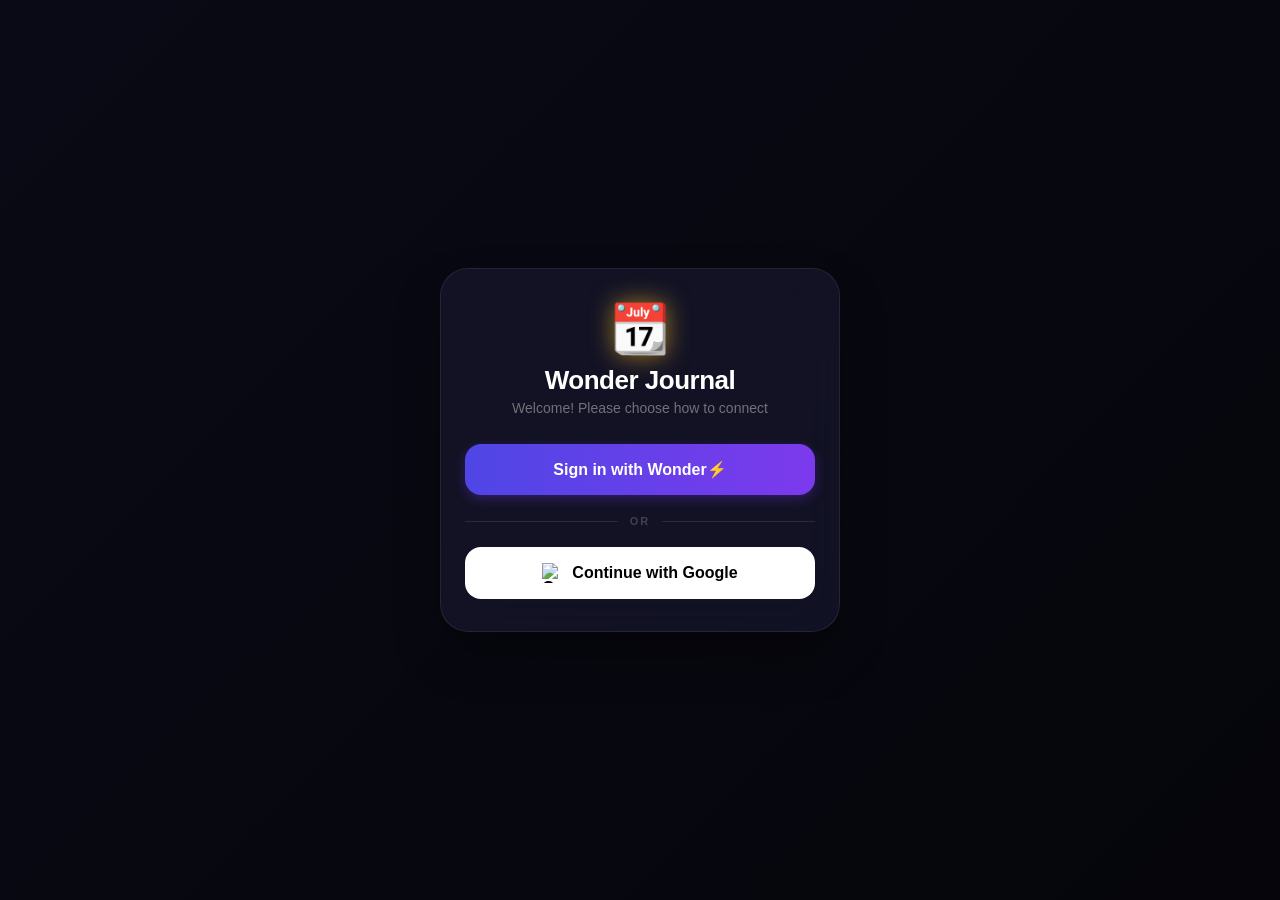
==== index.html @ 3ec39b1b "Add files via upload" ====
<!DOCTYPE html>
<html lang="en">
<head>
    <meta charset="UTF-8">
    <meta name="viewport" content="width=device-width, initial-scale=1.0, maximum-scale=1.0, user-scalable=no, viewport-fit=cover">
    <title>Wonder Journal - Login</title>
    <link rel="stylesheet" href="index.css">
</head>
<body>
    <div class="login-wrapper">
        <div id="auth-welcome-screen" class="auth-card active">
            <div class="brand-header">
                <span class="lightning-icon">📆</span>
                <h1>Wonder Journal</h1>
                <p>Welcome! Please choose how to connect</p>
            </div>

            <div class="button-group">
                <button class="btn btn-wonder" id="btn-show-wonder">
                    Sign in with Wonder⚡
                </button>
                
                <div class="separator">OR</div>
                
                <button class="btn btn-google" id="btn-google-welcome">
                    <img src="https://upload.wikimedia.org/wikipedia/commons/c/c1/Google_%22G%22_logo.svg" alt="Google logo" class="google-icon">
                    Continue with Google
                </button>
            </div>
        </div>

        <div id="auth-wonder-screen" class="auth-card">
            <div class="brand-header">
                <div class="logo-row">
                    <span class="lightning-icon-small">⚡</span>
                    <h1>Wonder ID</h1>
                </div>
                <p class="subtitle">Connect to Wonderlight Studios</p>
            </div>

            <form id="wonder-login-form">
                <div class="input-group">
                    <label for="email">EMAIL ADDRESS</label>
                    <input type="email" id="email" placeholder="name@example.com" required autocomplete="email">
                </div>

                <div class="input-group">
                    <label for="password">PASSWORD</label>
                    <input type="password" id="password" placeholder="••••••••" required>
                </div>

                <button type="submit" class="btn btn-submit">Sign In</button>
            </form>

            <div class="separator">OR</div>

            <button class="btn btn-google" id="btn-google-wonder">
                <img src="https://upload.wikimedia.org/wikipedia/commons/c/c1/Google_%22G%22_logo.svg" alt="Google logo" class="google-icon">
                Continue with Google
            </button>

            <div class="auth-footer">
                <a href="#" class="footer-link" id="link-forgot-password">Forgot Password?</a>
                <p class="footer-text">Don't have an account? <a href="#" class="footer-link highlighted" id="link-sign-up">Sign Up</a></p>
            </div>
            
            <button class="btn-back" id="btn-back-to-welcome">← Back</button>
        </div>
    </div>

    <script src="https://www.gstatic.com/firebasejs/10.8.0/firebase-app-compat.js"></script>
    <script src="https://www.gstatic.com/firebasejs/10.8.0/firebase-analytics-compat.js"></script>
    <script src="https://www.gstatic.com/firebasejs/10.8.0/firebase-auth-compat.js"></script>
    
    <script src="register.js"></script>
</body>
</html>
---- index.css ----
:root {
    --bg-gradient-start: #0a0a16;
    --bg-gradient-end: #05050b;
    --card-bg: rgba(21, 21, 41, 0.85);
    --card-border: rgba(255, 255, 255, 0.08);
    --text-primary: #ffffff;
    --text-muted: #71717a;
    --text-label: #94a3b8;
    --input-bg: #0f0f1d;
    --input-border: #1e1e38;
    --purple-primary: #7c3aed;
    --purple-gradient-end: #6366f1;
}

* {
    box-sizing: border-box;
    margin: 0;
    padding: 0;
    font-family: -apple-system, BlinkMacSystemFont, "Segoe UI", Roboto, Helvetica, Arial, sans-serif;
    -webkit-tap-highlight-color: transparent;
    -webkit-user-select: none;
    user-select: none;
}

html, body {
    background: #05050b !important;
    background-image: linear-gradient(135deg, var(--bg-gradient-start), var(--bg-gradient-end)) !important;
    min-height: 100vh;
    width: 100%;
    height: 100%;
    display: flex;
    justify-content: center;
    align-items: center;
    padding: 16px;
    overflow: hidden;
    position: fixed;
}

.login-wrapper {
    width: 100%;
    max-width: 400px;
    position: relative;
    z-index: 10;
}

.auth-card {
    background: var(--card-bg);
    border: 1px solid var(--card-border);
    backdrop-filter: blur(20px);
    -webkit-backdrop-filter: blur(20px);
    border-radius: 28px;
    padding: 32px 24px;
    box-shadow: 0 25px 50px -12px rgba(0, 0, 0, 0.5);
    display: none;
    flex-direction: column;
    animation: fadeIn 0.3s ease-out;
}

.auth-card.active {
    display: flex;
}

@keyframes fadeIn {
    from { opacity: 0; transform: scale(0.96); }
    to { opacity: 1; transform: scale(1); }
}

.brand-header {
    text-align: center;
    margin-bottom: 28px;
}

.lightning-icon {
    font-size: 48px;
    color: #fbbf24;
    display: block;
    margin-bottom: 8px;
    filter: drop-shadow(0 0 12px rgba(251, 191, 36, 0.6));
}

.logo-row {
    display: flex;
    justify-content: center;
    align-items: center;
    gap: 8px;
    margin-bottom: 4px;
}

.lightning-icon-small {
    font-size: 28px;
    color: #fbbf24;
    filter: drop-shadow(0 0 8px rgba(251, 191, 36, 0.5));
}

.brand-header h1 {
    color: var(--text-primary);
    font-size: 26px;
    font-weight: 700;
    letter-spacing: -0.5px;
}

.brand-header p {
    color: var(--text-muted);
    font-size: 14px;
    margin-top: 4px;
}

.brand-header .subtitle {
    color: #94a3b8;
    font-size: 15px;
}

.input-group {
    margin-bottom: 16px;
    display: flex;
    flex-direction: column;
    gap: 6px;
}

.input-group label {
    color: var(--text-label);
    font-size: 11px;
    font-weight: 700;
    letter-spacing: 1px;
    padding-left: 4px;
}

.input-group input {
    background-color: var(--input-bg);
    border: 1px solid var(--input-border);
    color: var(--text-primary);
    border-radius: 14px;
    padding: 16px;
    font-size: 16px;
    outline: none;
    -webkit-user-select: text;
    user-select: text;
    transition: border-color 0.2s, box-shadow 0.2s;
    -webkit-appearance: none;
    appearance: none;
}

.input-group input:focus {
    border-color: #6366f1;
    box-shadow: 0 0 0 4px rgba(99, 102, 241, 0.2);
}

.btn {
    width: 100%;
    padding: 16px;
    border-radius: 16px;
    font-size: 16px;
    font-weight: 600;
    cursor: pointer;
    border: none;
    display: flex;
    justify-content: center;
    align-items: center;
    gap: 10px;
    transition: transform 0.1s ease, opacity 0.2s;
}

.btn:active {
    transform: scale(0.96);
}

.btn-wonder {
    background: linear-gradient(90deg, #4f46e5, var(--purple-primary));
    color: var(--text-primary);
    box-shadow: 0 4px 12px rgba(124, 58, 237, 0.3);
}

.btn-submit {
    background: linear-gradient(90deg, #8b5cf6, #6366f1);
    color: var(--text-primary);
    margin-top: 8px;
    box-shadow: 0 4px 20px rgba(139, 92, 246, 0.25);
}

.btn-google {
    background-color: var(--text-primary);
    color: #000000;
}

.google-icon {
    width: 20px;
    height: 20px;
}

.separator {
    display: flex;
    align-items: center;
    text-align: center;
    color: rgba(255, 255, 255, 0.2);
    font-size: 11px;
    font-weight: 700;
    letter-spacing: 2px;
    margin: 20px 0;
}

.separator::before, .separator::after {
    content: '';
    flex: 1;
    border-bottom: 1px solid rgba(255, 255, 255, 0.1);
}

.separator:not(:empty)::before {
    margin-right: 12px;
}

.separator:not(:empty)::after {
    margin-left: 12px;
}

.auth-footer {
    text-align: center;
    margin-top: 24px;
    display: flex;
    flex-direction: column;
    gap: 12px;
}

.footer-link {
    color: #818cf8;
    text-decoration: none;
    font-size: 14px;
    font-weight: 500;
    padding: 6px;
}

.footer-text {
    color: var(--text-muted);
    font-size: 14px;
}

.footer-link.highlighted {
    color: #a78bfa;
    font-weight: 600;
}

.btn-back {
    background: none;
    border: none;
    color: var(--text-muted);
    font-size: 14px;
    font-weight: 500;
    cursor: pointer;
    margin-top: 20px;
    align-self: center;
    padding: 8px 16px;
}
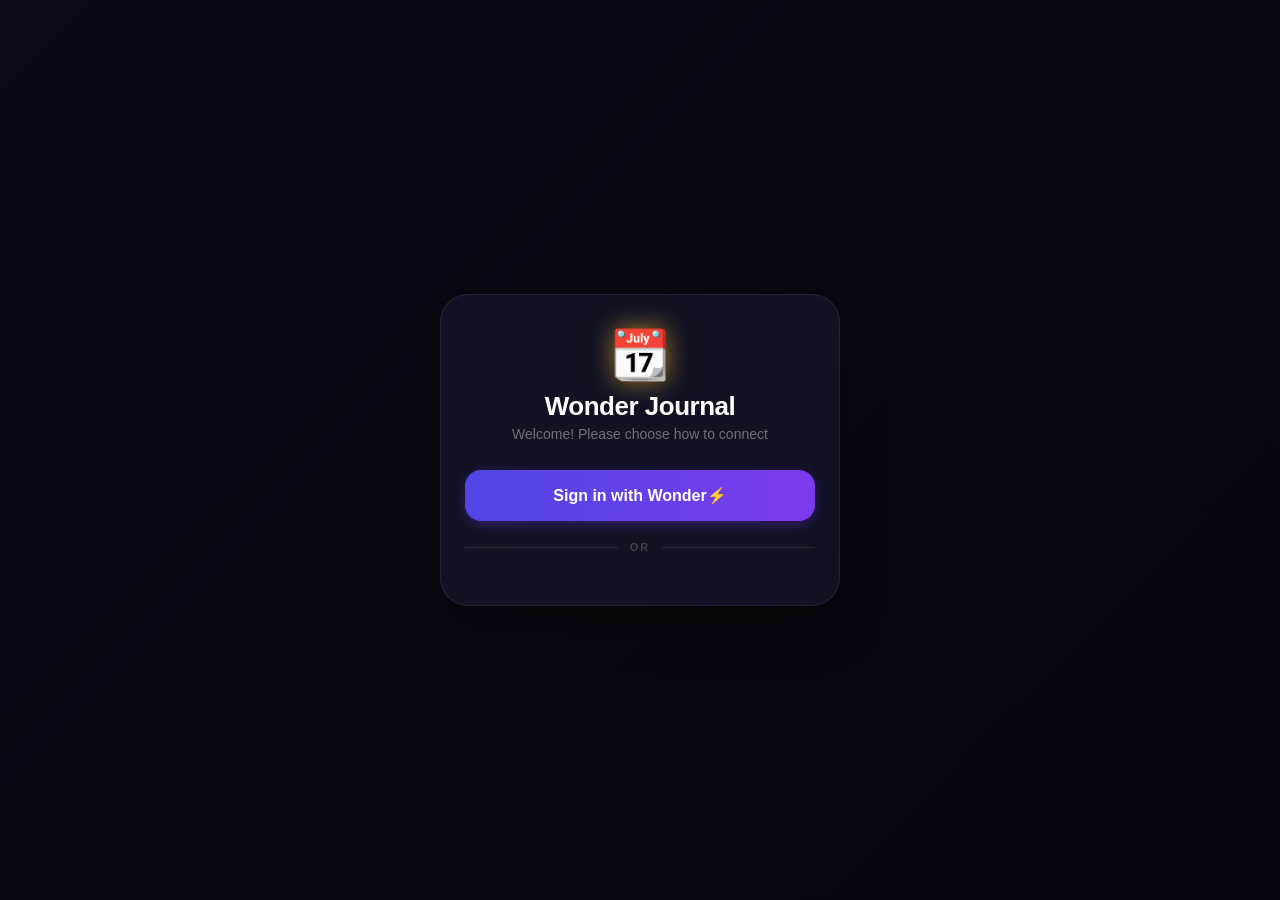
==== commit b80561a0: "refactor: migrate backend services from Firebase to PocketBase" ====
--- a/index.html
+++ b/index.html
@@ -68,10 +68,6 @@
         </div>
     </div>
 
-    <script src="https://www.gstatic.com/firebasejs/10.8.0/firebase-app-compat.js"></script>
-    <script src="https://www.gstatic.com/firebasejs/10.8.0/firebase-analytics-compat.js"></script>
-    <script src="https://www.gstatic.com/firebasejs/10.8.0/firebase-auth-compat.js"></script>
-    
     <script src="register.js"></script>
 </body>
 </html>
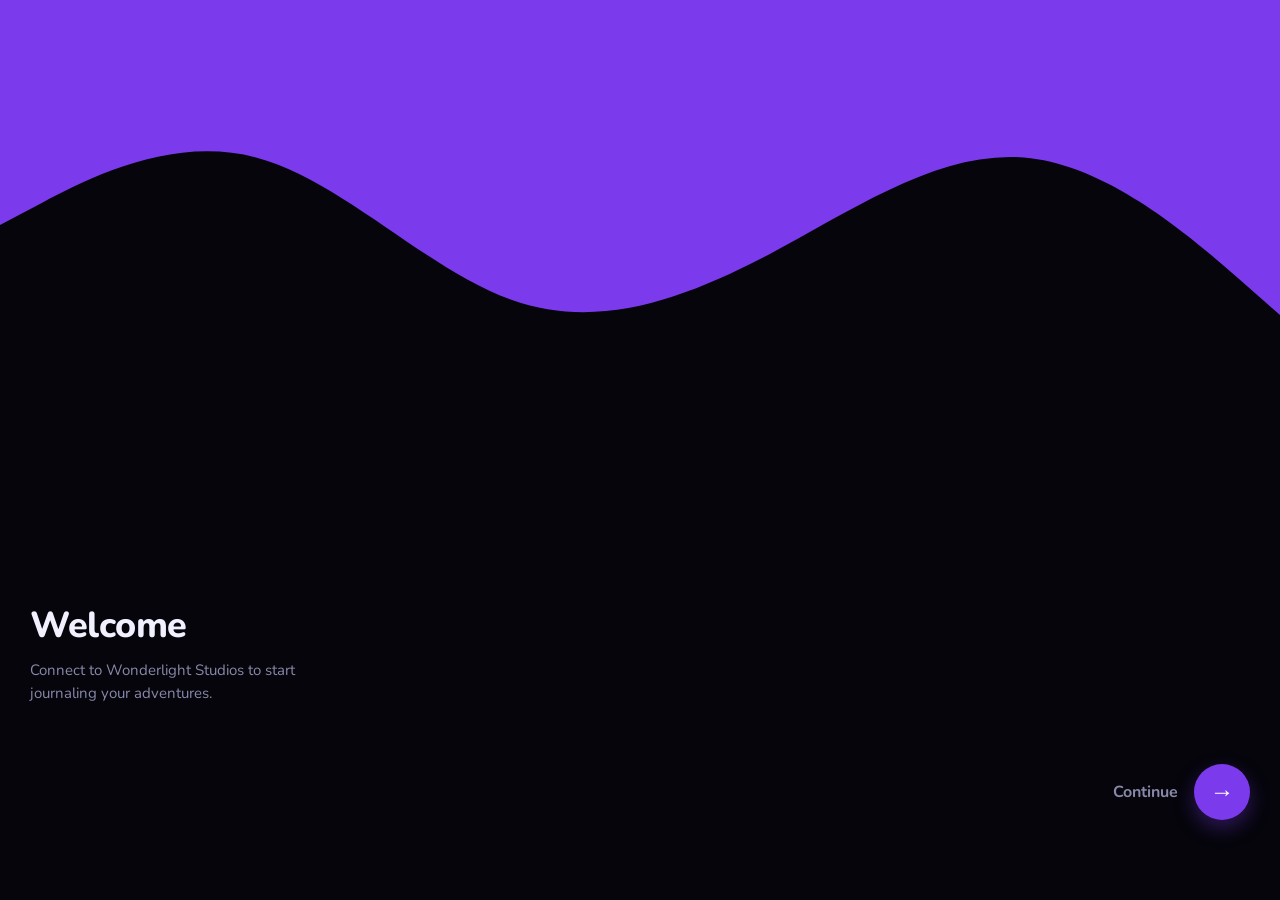
==== commit 25ed57b6: "refactor: overhaul login UI design and remove unused legacy features" ====
--- a/index.html
+++ b/index.html
@@ -1,73 +1,68 @@
 <!DOCTYPE html>
-<html lang="en">
+<html lang="en" data-theme="dark">
 <head>
     <meta charset="UTF-8">
     <meta name="viewport" content="width=device-width, initial-scale=1.0, maximum-scale=1.0, user-scalable=no, viewport-fit=cover">
     <title>Wonder Journal - Login</title>
-    <link rel="stylesheet" href="index.css">
+    <link rel="stylesheet" href="css/app.css">
+    <link rel="stylesheet" href="css/index.css">
 </head>
 <body>
-    <div class="login-wrapper">
-        <div id="auth-welcome-screen" class="auth-card active">
-            <div class="brand-header">
-                <span class="lightning-icon">📆</span>
-                <h1>Wonder Journal</h1>
-                <p>Welcome! Please choose how to connect</p>
-            </div>
+    <div class="top-wave">
+        <svg viewBox="0 0 1440 320" preserveAspectRatio="none">
+            <path fill="currentColor" fill-opacity="1" d="M0,160L48,144C96,128,192,96,288,112C384,128,480,192,576,213.3C672,235,768,213,864,181.3C960,149,1056,107,1152,112C1248,117,1344,171,1392,197.3L1440,224L1440,0L1392,0C1344,0,1248,0,1152,0C1056,0,960,0,864,0C768,0,672,0,576,0C480,0,384,0,288,0C192,0,96,0,48,0L0,0Z"></path>
+        </svg>
+    </div>
 
-            <div class="button-group">
-                <button class="btn btn-wonder" id="btn-show-wonder">
-                    Sign in with Wonder⚡
-                </button>
-                
-                <div class="separator">OR</div>
-                
-                <button class="btn btn-google" id="btn-google-welcome">
-                    <img src="https://upload.wikimedia.org/wikipedia/commons/c/c1/Google_%22G%22_logo.svg" alt="Google logo" class="google-icon">
-                    Continue with Google
-                </button>
-            </div>
+    <!-- Welcome Screen -->
+    <div id="auth-welcome-screen" class="screen-view active">
+        <div class="content-container">
+            <h1 class="main-title">Welcome</h1>
+            <p class="subtitle-text">Connect to Wonderlight Studios to start journaling your adventures.</p>
         </div>
+        <div class="bottom-action">
+            <span class="continue-text">Continue</span>
+            <button class="btn-round" id="btn-show-wonder">→</button>
+        </div>
+    </div>
 
-        <div id="auth-wonder-screen" class="auth-card">
-            <div class="brand-header">
-                <div class="logo-row">
-                    <span class="lightning-icon-small">⚡</span>
-                    <h1>Wonder ID</h1>
-                </div>
-                <p class="subtitle">Connect to Wonderlight Studios</p>
-            </div>
-
-            <form id="wonder-login-form">
-                <div class="input-group">
-                    <label for="email">EMAIL ADDRESS</label>
-                    <input type="email" id="email" placeholder="name@example.com" required autocomplete="email">
+    <!-- Sign In Screen -->
+    <div id="auth-wonder-screen" class="screen-view">
+        <div class="content-container">
+            <h1 class="main-title">Sign in</h1>
+            <form id="wonder-login-form" class="login-form">
+                <div class="input-line-group">
+                    <label for="email">Email</label>
+                    <div class="input-with-icon">
+                        <span class="input-icon">✉️</span>
+                        <input type="email" id="email" placeholder="demo@email.com" required autocomplete="email">
+                    </div>
                 </div>
 
-                <div class="input-group">
-                    <label for="password">PASSWORD</label>
-                    <input type="password" id="password" placeholder="••••••••" required>
+                <div class="input-line-group">
+                    <label for="password">Password</label>
+                    <div class="input-with-icon">
+                        <span class="input-icon">🔒</span>
+                        <input type="password" id="password" placeholder="enter your password" required>
+                    </div>
                 </div>
 
-                <button type="submit" class="btn btn-submit">Sign In</button>
+                <button type="submit" class="btn btn-primary login-btn">Login</button>
             </form>
-
-            <div class="separator">OR</div>
-
-            <button class="btn btn-google" id="btn-google-wonder">
-                <img src="https://upload.wikimedia.org/wikipedia/commons/c/c1/Google_%22G%22_logo.svg" alt="Google logo" class="google-icon">
-                Continue with Google
-            </button>
-
-            <div class="auth-footer">
-                <a href="#" class="footer-link" id="link-forgot-password">Forgot Password?</a>
-                <p class="footer-text">Don't have an account? <a href="#" class="footer-link highlighted" id="link-sign-up">Sign Up</a></p>
+            
+            <div class="signup-prompt">
+                Don't have an Account? <a href="#" id="link-sign-up" class="signup-link">Sign up</a>
             </div>
             
             <button class="btn-back" id="btn-back-to-welcome">← Back</button>
         </div>
     </div>
 
-    <script src="register.js"></script>
+    <script>
+      // Load user theme preference
+      const savedTheme = localStorage.getItem('wj_theme') || 'dark';
+      document.documentElement.setAttribute('data-theme', savedTheme);
+    </script>
+    <script src="js/register.js"></script>
 </body>
 </html>
--- a/css/app.css
+++ b/css/app.css
@@ -0,0 +1,515 @@
+/* Wonder Journal — app.css (gedeeld voor alle 4 pagina's) */
+@import url('https://fonts.googleapis.com/css2?family=Nunito:ital,wght@0,300;0,400;0,500;0,600;0,700;0,800;0,900;1,400&display=swap');
+
+/* ─── CSS VARIABELEN ─── */
+:root {
+  --bg:           #05050b;
+  --bg2:          #0c0c1a;
+  --card:         #0f0f1d;
+  --card2:        #141428;
+  --border:       rgba(255,255,255,0.07);
+  --border-hi:    rgba(255,255,255,0.14);
+  --text:         #f0f0ff;
+  --text-sub:     #8888aa;
+  --text-muted:   #4a4a6a;
+  --accent:       #7c3aed;
+  --accent2:      #6366f1;
+  --accent-soft:  rgba(124,58,237,0.14);
+  --accent-glow:  rgba(124,58,237,0.35);
+  --green:        #22c55e;
+  --green-soft:   rgba(34,197,94,0.15);
+  --red:          #ef4444;
+  --orange:       #f97316;
+  --nav-bg:       rgba(8,8,20,0.92);
+  --ff-display:   'Nunito', sans-serif;
+  --ff-body:      'Nunito', sans-serif;
+  --radius:       18px;
+  --safe-b:       env(safe-area-inset-bottom, 0px);
+  --safe-t:       env(safe-area-inset-top, 0px);
+}
+
+[data-theme="light"] {
+  --bg:           #f0ebe0;
+  --bg2:          #e8e0d2;
+  --card:         #faf7f0;
+  --card2:        #fff8ec;
+  --border:       rgba(0,0,0,0.08);
+  --border-hi:    rgba(0,0,0,0.14);
+  --text:         #1a1628;
+  --text-sub:     #5c5272;
+  --text-muted:   #a09090;
+  --accent:       #2d8c73;
+  --accent2:      #3a9e8a;
+  --accent-soft:  rgba(45,140,115,0.12);
+  --accent-glow:  rgba(45,140,115,0.28);
+  --green:        #16a34a;
+  --green-soft:   rgba(22,163,74,0.12);
+  --nav-bg:       rgba(240,235,224,0.96);
+}
+
+/* ─── RESET ─── */
+*, *::before, *::after {
+  box-sizing: border-box; margin: 0; padding: 0;
+  -webkit-tap-highlight-color: transparent;
+  -webkit-font-smoothing: antialiased;
+}
+
+html, body {
+  font-family: var(--ff-body);
+  background: var(--bg);
+  color: var(--text);
+  width: 100%; height: 100%;
+  overflow: hidden;
+  position: fixed;
+  -webkit-user-select: none;
+  user-select: none;
+}
+
+/* ─── THEMA TRANSITIE (clip-path cirkel) ─── */
+.theme-transition-overlay {
+  position: fixed;
+  inset: 0;
+  z-index: 9999;
+  pointer-events: none;
+  clip-path: circle(0px at var(--tx, 50%) var(--ty, 50%));
+  background: var(--bg);
+  transition: clip-path 0.55s cubic-bezier(0.4, 0, 0.2, 1);
+}
+.theme-transition-overlay.expanding {
+  clip-path: circle(150vmax at var(--tx, 50%) var(--ty, 50%));
+}
+
+/* ─── SCROLLBAAR CONTENT ─── */
+.page-scroll {
+  height: 100%;
+  overflow-y: auto;
+  -webkit-overflow-scrolling: touch;
+  padding: calc(var(--safe-t) + 20px) 20px calc(110px + var(--safe-b)) 20px;
+  overscroll-behavior-y: contain;
+}
+
+/* ─── TYPOGRAFIE ─── */
+h1, h2, h3 { font-family: var(--ff-display); font-weight: 700; letter-spacing: -0.5px; }
+h1 { font-size: 26px; line-height: 1.2; }
+h2 { font-size: 20px; }
+h3 { font-size: 15px; }
+
+.page-title {
+  font-family: var(--ff-display);
+  font-size: 28px;
+  font-weight: 800;
+  letter-spacing: -1px;
+  margin-bottom: 4px;
+}
+.page-subtitle { font-size: 14px; color: var(--text-sub); margin-bottom: 24px; }
+
+/* ─── KAARTEN ─── */
+.card {
+  background: var(--card);
+  border: 1px solid var(--border);
+  border-radius: var(--radius);
+  padding: 18px;
+  margin-bottom: 14px;
+}
+.card-sm { padding: 14px; border-radius: 14px; }
+.card-label {
+  font-size: 11px; font-weight: 700;
+  letter-spacing: 1.2px; text-transform: uppercase;
+  color: var(--text-muted); margin-bottom: 10px;
+}
+
+/* ─── KNOPPEN ─── */
+.btn {
+  display: inline-flex; align-items: center; justify-content: center;
+  gap: 8px; padding: 14px 22px; border-radius: 14px;
+  font-family: var(--ff-body); font-size: 15px; font-weight: 600;
+  border: none; cursor: pointer;
+  transition: transform 0.1s, opacity 0.2s, box-shadow 0.2s;
+  -webkit-user-select: none;
+}
+.btn:active { transform: scale(0.95); }
+.btn-primary {
+  background: linear-gradient(135deg, var(--accent), var(--accent2));
+  color: #fff;
+  box-shadow: 0 6px 20px var(--accent-glow);
+  width: 100%;
+}
+.btn-ghost {
+  background: var(--accent-soft);
+  color: var(--accent);
+  border: 1px solid rgba(124,58,237,0.25);
+  width: 100%;
+}
+.btn-icon {
+  width: 44px; height: 44px; padding: 0;
+  border-radius: 12px;
+  background: var(--card2);
+  border: 1px solid var(--border);
+  color: var(--text-sub);
+}
+
+/* ─── INPUTS ─── */
+.input-wrap { margin-bottom: 14px; }
+.input-label {
+  display: block; font-size: 11px; font-weight: 700;
+  letter-spacing: 1px; text-transform: uppercase;
+  color: var(--text-muted); margin-bottom: 7px; padding-left: 2px;
+}
+textarea, input[type=text], input[type=number] {
+  width: 100%;
+  background: var(--bg2);
+  border: 1px solid var(--border);
+  border-radius: 14px;
+  color: var(--text);
+  font-family: var(--ff-body);
+  font-size: 16px;
+  padding: 14px 16px;
+  outline: none;
+  -webkit-user-select: text; user-select: text;
+  resize: none;
+  transition: border-color 0.2s, box-shadow 0.2s;
+  -webkit-appearance: none; appearance: none;
+}
+textarea:focus, input[type=text]:focus, input[type=number]:focus {
+  border-color: var(--accent);
+  box-shadow: 0 0 0 3px var(--accent-soft);
+}
+textarea { min-height: 130px; line-height: 1.6; }
+
+/* ─── TOGGLE ─── */
+.toggle-row {
+  display: flex; align-items: center; justify-content: space-between;
+  padding: 14px 0;
+  border-bottom: 1px solid var(--border);
+}
+.toggle-row:last-child { border-bottom: none; }
+.toggle-info { flex: 1; margin-right: 12px; }
+.toggle-info strong { display: block; font-size: 15px; font-weight: 600; margin-bottom: 2px; }
+.toggle-info span { font-size: 13px; color: var(--text-sub); }
+.toggle {
+  position: relative; width: 52px; height: 30px; cursor: pointer; flex-shrink: 0;
+}
+.toggle input { opacity: 0; width: 0; height: 0; }
+.toggle-track {
+  position: absolute; inset: 0;
+  background: var(--border-hi); border-radius: 15px;
+  transition: background 0.25s;
+}
+.toggle input:checked ~ .toggle-track { background: var(--accent); }
+.toggle-thumb {
+  position: absolute;
+  top: 3px; left: 3px;
+  width: 24px; height: 24px;
+  background: #fff; border-radius: 50%;
+  transition: transform 0.25s cubic-bezier(0.4, 0, 0.2, 1);
+  box-shadow: 0 2px 6px rgba(0,0,0,0.3);
+}
+.toggle input:checked ~ .toggle-thumb { transform: translateX(22px); }
+
+/* ─── BOTTOM NAVIGATIE ─── */
+.bottom-nav {
+  position: fixed;
+  bottom: calc(14px + var(--safe-b));
+  left: 14px; right: 14px;
+  background: var(--nav-bg);
+  backdrop-filter: blur(28px);
+  -webkit-backdrop-filter: blur(28px);
+  border: 1px solid var(--border);
+  border-radius: 26px;
+  height: 72px;
+  z-index: 1000;
+  box-shadow: 0 16px 40px rgba(0,0,0,0.5);
+}
+.nav-indicator {
+  position: absolute;
+  top: 8px; bottom: 8px;
+  background: var(--accent-soft);
+  border: 1px solid rgba(124,58,237,0.25);
+  border-radius: 18px;
+  transition: transform 0.35s cubic-bezier(0.25, 1, 0.5, 1), width 0.35s cubic-bezier(0.25, 1, 0.5, 1);
+  pointer-events: none;
+  z-index: 1;
+}
+.nav-list {
+  position: relative; z-index: 2;
+  display: grid; grid-template-columns: repeat(4, 1fr);
+  height: 100%; list-style: none; padding: 0 8px;
+}
+.nav-list li { height: 100%; }
+.nav-item {
+  background: none; border: none;
+  display: flex; flex-direction: column;
+  align-items: center; justify-content: center;
+  color: var(--text-muted); cursor: pointer;
+  width: 100%; height: 100%; gap: 5px;
+  transition: color 0.22s;
+}
+.nav-item:active { transform: scale(0.92); }
+.nav-item.active { color: var(--text); }
+.nav-icon {
+  width: 22px; height: 22px; fill: currentColor;
+  transition: fill 0.22s, transform 0.22s, filter 0.22s;
+}
+.nav-item.active .nav-icon {
+  transform: translateY(-1px);
+  filter: drop-shadow(0 0 6px var(--accent-glow));
+}
+[data-theme="light"] .nav-item.active .nav-icon { filter: drop-shadow(0 0 5px var(--accent-glow)); }
+.nav-label { font-size: 10px; font-weight: 700; letter-spacing: 0.4px; }
+
+/* ─── ONBOARDING OVERLAY ─── */
+.onboarding-overlay {
+  position: fixed; inset: 0; z-index: 9000;
+  background: var(--bg);
+  display: flex; flex-direction: column;
+  align-items: center; justify-content: center;
+  padding: 32px 24px;
+  opacity: 0; pointer-events: none;
+  transition: opacity 0.4s;
+}
+.onboarding-overlay.visible { opacity: 1; pointer-events: all; }
+.onboarding-overlay h2 { font-size: 30px; text-align: center; margin-bottom: 8px; }
+.onboarding-overlay p { color: var(--text-sub); text-align: center; margin-bottom: 32px; font-size: 15px; }
+.age-cards {
+  display: grid; grid-template-columns: 1fr 1fr; gap: 12px; width: 100%; max-width: 360px;
+}
+.age-card:last-child { grid-column: span 2; }
+.age-card {
+  background: var(--card);
+  border: 2px solid var(--border);
+  border-radius: 20px;
+  padding: 20px 16px;
+  display: flex; flex-direction: column;
+  align-items: center; gap: 8px;
+  cursor: pointer;
+  transition: border-color 0.2s, transform 0.15s, box-shadow 0.2s;
+}
+.age-card:active { transform: scale(0.96); }
+.age-card.selected {
+  border-color: var(--accent);
+  box-shadow: 0 0 0 1px var(--accent), 0 8px 24px var(--accent-glow);
+}
+.age-emoji { font-size: 36px; }
+.age-label { font-size: 13px; font-weight: 700; color: var(--text-sub); }
+.age-range { font-size: 11px; color: var(--text-muted); }
+
+/* ─── CONFETTI ─── */
+.confetti-container {
+  position: fixed; inset: 0; z-index: 8000;
+  pointer-events: none; overflow: hidden;
+}
+.confetti-particle {
+  position: absolute; top: -20px;
+  animation: confettiFall linear forwards;
+  border-radius: 2px;
+}
+@keyframes confettiFall {
+  0%   { transform: translateY(-20px) rotate(0deg); opacity: 1; }
+  80%  { opacity: 1; }
+  100% { transform: translateY(110vh) rotate(720deg); opacity: 0; }
+}
+
+/* ─── BADGE ─── */
+.streak-badge-overlay {
+  position: fixed; inset: 0; z-index: 7500;
+  display: flex; align-items: center; justify-content: center;
+  background: rgba(0,0,0,0.6);
+  backdrop-filter: blur(8px);
+  opacity: 0; pointer-events: none;
+  transition: opacity 0.3s;
+}
+.streak-badge-overlay.visible { opacity: 1; pointer-events: all; }
+.streak-badge {
+  background: var(--card);
+  border: 1px solid var(--border);
+  border-radius: 28px;
+  padding: 40px 32px;
+  text-align: center;
+  max-width: 300px; width: 90%;
+  animation: badgePop 0.5s cubic-bezier(0.34, 1.56, 0.64, 1);
+}
+@keyframes badgePop { from { transform: scale(0.5) rotate(-6deg); opacity: 0; } to { transform: none; opacity: 1; } }
+.badge-emoji { font-size: 64px; display: block; margin-bottom: 12px; }
+.badge-title { font-family: var(--ff-display); font-size: 22px; font-weight: 800; margin-bottom: 8px; }
+.badge-subtitle { color: var(--text-sub); font-size: 14px; margin-bottom: 24px; }
+
+/* ─── MODAL POPUP ─── */
+.modal-backdrop {
+  position: fixed; inset: 0; z-index: 7000;
+  background: rgba(0,0,0,0.55);
+  backdrop-filter: blur(12px);
+  -webkit-backdrop-filter: blur(12px);
+  display: flex; align-items: flex-end; justify-content: center;
+  opacity: 0; pointer-events: none;
+  transition: opacity 0.3s;
+}
+.modal-backdrop.open { opacity: 1; pointer-events: all; }
+.modal-sheet {
+  background: var(--card);
+  border: 1px solid var(--border);
+  border-radius: 28px 28px 0 0;
+  padding: calc(20px) 24px calc(24px + var(--safe-b)) 24px;
+  width: 100%; max-width: 520px;
+  max-height: 80vh; overflow-y: auto;
+  transform: translateY(100%);
+  transition: transform 0.38s cubic-bezier(0.25, 1, 0.5, 1);
+}
+.modal-backdrop.open .modal-sheet { transform: translateY(0); }
+.modal-handle { width: 40px; height: 4px; background: var(--border-hi); border-radius: 2px; margin: 0 auto 20px; }
+.modal-date { font-size: 13px; color: var(--text-sub); margin-bottom: 4px; }
+.modal-emoji { font-size: 48px; margin: 12px 0; display: block; }
+.modal-journal { font-size: 16px; line-height: 1.7; color: var(--text); margin-top: 12px; -webkit-user-select: text; user-select: text; }
+.modal-steps-row { display: flex; align-items: center; gap: 8px; margin-top: 16px; padding-top: 16px; border-top: 1px solid var(--border); color: var(--text-sub); font-size: 14px; }
+
+/* ─── MOOD PICKER ─── */
+.mood-row {
+  display: flex; justify-content: space-between;
+  gap: 8px; margin-bottom: 20px;
+}
+.mood-btn {
+  flex: 1; background: var(--card2);
+  border: 2px solid var(--border);
+  border-radius: 16px; padding: 12px 4px;
+  display: flex; flex-direction: column;
+  align-items: center; gap: 4px;
+  cursor: pointer;
+  transition: border-color 0.2s, transform 0.2s, box-shadow 0.2s;
+  font-size: 11px; color: var(--text-sub); font-weight: 600;
+}
+.mood-btn .emoji { font-size: 26px; display: block; }
+.mood-btn:active, .mood-btn.bounce { animation: moodBounce 0.4s cubic-bezier(0.36, 0.07, 0.19, 0.97); }
+.mood-btn.selected {
+  border-color: var(--accent);
+  box-shadow: 0 0 0 1px var(--accent), 0 6px 18px var(--accent-glow);
+  background: var(--accent-soft);
+}
+@keyframes moodBounce {
+  0%,100% { transform: scale(1); }
+  30% { transform: scale(1.2) rotate(-5deg); }
+  60% { transform: scale(0.95) rotate(3deg); }
+}
+
+/* ─── STEPS INPUT RAAM ─── */
+.steps-row {
+  display: flex; align-items: center; gap: 12px;
+  background: var(--card2); border-radius: 14px;
+  padding: 14px 16px; border: 1px solid var(--border);
+  margin-bottom: 14px;
+}
+.steps-icon { font-size: 24px; }
+.steps-info { flex: 1; }
+.steps-info label { font-size: 12px; color: var(--text-sub); display: block; }
+.steps-input {
+  width: 100%; background: none; border: none;
+  font-size: 22px; font-weight: 700; color: var(--text);
+  font-family: var(--ff-display);
+  padding: 2px 0; outline: none;
+  -webkit-user-select: text; user-select: text;
+}
+
+/* ─── SPRAAK KNOP ─── */
+.mic-btn {
+  width: 48px; height: 48px;
+  border-radius: 14px; border: none;
+  background: var(--card2); border: 1px solid var(--border);
+  font-size: 22px; cursor: pointer;
+  display: flex; align-items: center; justify-content: center;
+  transition: background 0.2s, box-shadow 0.2s;
+  flex-shrink: 0;
+}
+.mic-btn.listening {
+  background: rgba(239,68,68,0.15);
+  border-color: var(--red);
+  animation: micPulse 1s ease-in-out infinite;
+}
+@keyframes micPulse { 0%,100% { box-shadow: 0 0 0 0 rgba(239,68,68,0.3); } 50% { box-shadow: 0 0 0 8px rgba(239,68,68,0); } }
+
+/* ─── KALENDER ─── */
+.cal-header { display: flex; align-items: center; justify-content: space-between; margin-bottom: 20px; }
+.cal-nav { background: none; border: 1px solid var(--border); border-radius: 10px; width: 36px; height: 36px; font-size: 18px; color: var(--text); cursor: pointer; display: flex; align-items: center; justify-content: center; }
+.cal-grid { display: grid; grid-template-columns: repeat(7, 1fr); gap: 6px; }
+.cal-dow { font-size: 11px; font-weight: 700; text-align: center; color: var(--text-muted); padding: 4px 0 8px; letter-spacing: 0.5px; }
+.cal-day {
+  aspect-ratio: 1;
+  border-radius: 12px;
+  display: flex; align-items: center; justify-content: center;
+  font-size: 14px; font-weight: 600; cursor: pointer;
+  transition: transform 0.2s;
+  opacity: 0;
+  animation: calFadeIn 0.3s ease forwards;
+  position: relative;
+}
+@keyframes calFadeIn { to { opacity: 1; } }
+.cal-day.empty { background: none; cursor: default; }
+.cal-day.future { background: var(--card2); color: var(--text-muted); cursor: default; }
+.cal-day.no-entry { background: var(--card2); color: var(--text-sub); }
+.cal-day.has-entry {
+  background: var(--green-soft);
+  color: var(--green);
+  border: 1px solid rgba(34,197,94,0.3);
+  cursor: pointer;
+}
+.cal-day.has-entry:active { transform: scale(0.9); }
+.cal-day.today {
+  background: var(--accent-soft);
+  color: var(--accent);
+  border: 1px solid rgba(124,58,237,0.35);
+  font-family: var(--ff-display);
+  font-weight: 800;
+}
+.cal-day .cal-mood { position: absolute; top: 1px; right: 2px; font-size: 9px; }
+
+/* ─── INSIGHTS ─── */
+.stat-grid { display: grid; grid-template-columns: 1fr 1fr; gap: 10px; margin-bottom: 14px; }
+.stat-card {
+  background: var(--card); border: 1px solid var(--border);
+  border-radius: var(--radius); padding: 16px 14px;
+  display: flex; flex-direction: column; gap: 4px;
+}
+.stat-num { font-family: var(--ff-display); font-size: 28px; font-weight: 800; color: var(--text); }
+.stat-label { font-size: 12px; color: var(--text-sub); }
+.mood-bar-wrap { margin-bottom: 10px; }
+.mood-bar-label { display: flex; justify-content: space-between; align-items: center; font-size: 13px; color: var(--text-sub); margin-bottom: 5px; }
+.mood-bar-track { height: 8px; background: var(--card2); border-radius: 4px; overflow: hidden; }
+.mood-bar-fill { height: 100%; border-radius: 4px; transition: width 0.8s cubic-bezier(0.25, 1, 0.5, 1); }
+.insight-card { background: var(--accent-soft); border: 1px solid rgba(124,58,237,0.2); border-radius: var(--radius); padding: 16px; margin-bottom: 10px; }
+.insight-card p { font-size: 14px; line-height: 1.6; color: var(--text); }
+.streak-row { display: flex; gap: 10px; }
+.streak-chip {
+  flex: 1; background: var(--card); border: 1px solid var(--border);
+  border-radius: 14px; padding: 14px; text-align: center;
+}
+.streak-chip .num { font-family: var(--ff-display); font-size: 26px; font-weight: 800; display: block; }
+.streak-chip .lbl { font-size: 11px; color: var(--text-sub); }
+.streak-chip.active { border-color: var(--orange); background: rgba(249,115,22,0.1); }
+.streak-chip.active .num { color: var(--orange); }
+
+/* ─── SETTINGS ─── */
+.profile-area { display: flex; flex-direction: column; align-items: center; padding: 24px 0 32px; }
+.avatar-ring {
+  width: 84px; height: 84px; border-radius: 50%;
+  border: 2px solid var(--accent);
+  box-shadow: 0 0 0 4px var(--accent-soft), 0 8px 24px var(--accent-glow);
+  object-fit: cover; margin-bottom: 14px;
+  background: var(--card2);
+  display: flex; align-items: center; justify-content: center;
+  font-size: 36px;
+}
+.profile-name { font-family: var(--ff-display); font-size: 20px; font-weight: 700; margin-bottom: 4px; }
+.profile-email { font-size: 13px; color: var(--text-sub); }
+.settings-section { margin-bottom: 20px; }
+.settings-section-title { font-size: 11px; font-weight: 700; letter-spacing: 1.2px; text-transform: uppercase; color: var(--text-muted); margin-bottom: 10px; padding-left: 2px; }
+
+/* ─── JAAR OVERZICHT ─── */
+.yearwrap-overlay {
+  position: fixed; inset: 0; z-index: 8500;
+  background: var(--bg); overflow-y: auto;
+  opacity: 0; pointer-events: none;
+  transition: opacity 0.4s;
+  padding: calc(var(--safe-t) + 32px) 24px calc(40px + var(--safe-b));
+}
+.yearwrap-overlay.open { opacity: 1; pointer-events: all; }
+.yearwrap-story { text-align: center; padding: 20px 0; }
+.yearwrap-emoji { font-size: 72px; display: block; margin-bottom: 16px; }
+.yearwrap-title { font-family: var(--ff-display); font-size: 32px; font-weight: 800; margin-bottom: 10px; background: linear-gradient(135deg, var(--accent), var(--accent2)); -webkit-background-clip: text; -webkit-text-fill-color: transparent; }
+.yearwrap-body { font-size: 16px; color: var(--text-sub); line-height: 1.7; }
--- a/css/index.css
+++ b/css/index.css
@@ -0,0 +1,200 @@
+/* Login specific styles for mobile app */
+body {
+    background: var(--bg) !important;
+    color: var(--text) !important;
+    margin: 0;
+    padding: 0;
+    display: block;
+    overflow: hidden;
+}
+
+.top-wave {
+    position: absolute;
+    top: 0;
+    left: 0;
+    width: 100%;
+    height: 50vh;
+    z-index: 1;
+    color: var(--accent);
+}
+
+.top-wave svg {
+    width: 100%;
+    height: 100%;
+    display: block;
+}
+
+.screen-view {
+    position: absolute;
+    top: 0;
+    left: 0;
+    width: 100%;
+    height: 100vh;
+    z-index: 2;
+    display: flex;
+    flex-direction: column;
+    padding: 40px 30px;
+    opacity: 0;
+    pointer-events: none;
+    transition: opacity 0.4s ease, transform 0.4s ease;
+    transform: translateX(20px);
+}
+
+.screen-view.active {
+    opacity: 1;
+    pointer-events: auto;
+    transform: translateX(0);
+}
+
+.main-title {
+    font-family: var(--ff-display);
+    font-size: 36px;
+    font-weight: 800;
+    margin-bottom: 12px;
+    color: var(--text);
+}
+
+.subtitle-text {
+    font-size: 15px;
+    color: var(--text-sub);
+    line-height: 1.5;
+    max-width: 280px;
+}
+
+/* Welcome screen positioning */
+#auth-welcome-screen {
+    justify-content: flex-end;
+    padding-bottom: 80px;
+}
+
+#auth-welcome-screen .content-container {
+    margin-bottom: 60px;
+}
+
+.bottom-action {
+    display: flex;
+    align-items: center;
+    justify-content: flex-end;
+    gap: 16px;
+}
+
+.continue-text {
+    font-size: 16px;
+    font-weight: 700;
+    color: var(--text-sub);
+}
+
+.btn-round {
+    width: 56px;
+    height: 56px;
+    border-radius: 50%;
+    background: var(--accent);
+    color: #fff;
+    border: none;
+    font-size: 24px;
+    display: flex;
+    align-items: center;
+    justify-content: center;
+    box-shadow: 0 8px 20px var(--accent-glow);
+    cursor: pointer;
+    transition: transform 0.2s;
+}
+
+.btn-round:active {
+    transform: scale(0.9);
+}
+
+/* Sign In screen positioning */
+#auth-wonder-screen {
+    justify-content: flex-end;
+    padding-bottom: 40px;
+}
+
+#auth-wonder-screen .content-container {
+    background: var(--bg);
+    border-radius: 30px 30px 0 0;
+    padding-top: 20px;
+}
+
+.login-form {
+    margin-top: 30px;
+}
+
+.input-line-group {
+    margin-bottom: 24px;
+}
+
+.input-line-group label {
+    display: block;
+    font-size: 13px;
+    font-weight: 700;
+    color: var(--text);
+    margin-bottom: 8px;
+}
+
+.input-with-icon {
+    display: flex;
+    align-items: center;
+    border-bottom: 2px solid var(--border-hi);
+    padding-bottom: 8px;
+    transition: border-color 0.3s;
+}
+
+.input-with-icon:focus-within {
+    border-bottom-color: var(--accent);
+}
+
+.input-icon {
+    font-size: 18px;
+    color: var(--text-sub);
+    margin-right: 12px;
+}
+
+.input-with-icon input {
+    flex: 1;
+    background: transparent;
+    border: none;
+    outline: none;
+    color: var(--text);
+    font-size: 16px;
+    font-family: var(--ff-body);
+    padding: 4px 0;
+}
+
+.input-with-icon input::placeholder {
+    color: var(--text-muted);
+}
+
+.login-btn {
+    width: 100%;
+    border-radius: 20px;
+    padding: 16px;
+    font-size: 16px;
+    margin-bottom: 20px;
+}
+
+.signup-prompt {
+    text-align: center;
+    font-size: 14px;
+    color: var(--text-sub);
+    margin-bottom: 20px;
+}
+
+.signup-link {
+    color: var(--accent);
+    text-decoration: none;
+    font-weight: 700;
+}
+
+.btn-back {
+    background: none;
+    border: none;
+    color: var(--text-muted);
+    font-size: 14px;
+    font-weight: 600;
+    cursor: pointer;
+    text-align: center;
+    width: 100%;
+    padding: 10px;
+}
+
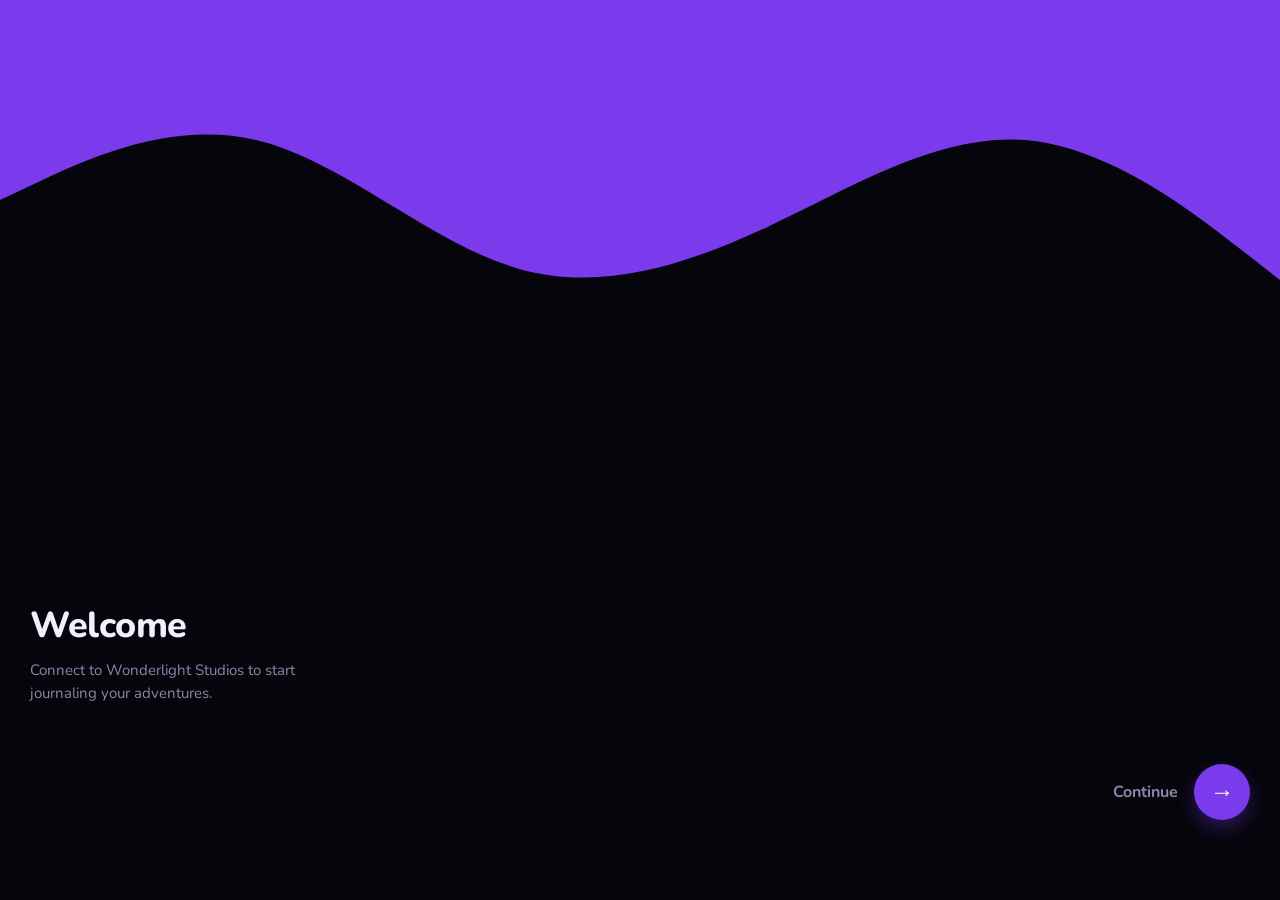
==== commit 148fab6e: "feat: implement user registration screen with avatar upload functionality" ====
--- a/index.html
+++ b/index.html
@@ -57,7 +57,53 @@
             <button class="btn-back" id="btn-back-to-welcome">← Back</button>
         </div>
     </div>
+    <!-- Sign Up Screen -->
+    <div id="auth-signup-screen" class="screen-view">
+        <div class="content-container">
+            <h1 class="main-title">Sign up</h1>
+            <form id="wonder-signup-form" class="login-form">
+                <div class="avatar-upload-wrap">
+                    <label for="signup-avatar" class="avatar-upload-label">
+                        <div class="avatar-preview" id="signup-avatar-preview">📸</div>
+                    </label>
+                    <input type="file" id="signup-avatar" accept="image/*" style="display:none">
+                    <div style="font-size:12px;color:var(--text-muted);text-align:center;margin-top:8px">Kies profielfoto</div>
+                </div>
 
+                <div class="input-line-group">
+                    <label for="signup-name">Name</label>
+                    <div class="input-with-icon">
+                        <span class="input-icon">👤</span>
+                        <input type="text" id="signup-name" placeholder="Your name" required>
+                    </div>
+                </div>
+
+                <div class="input-line-group">
+                    <label for="signup-email">Email</label>
+                    <div class="input-with-icon">
+                        <span class="input-icon">✉️</span>
+                        <input type="email" id="signup-email" placeholder="name@example.com" required autocomplete="email">
+                    </div>
+                </div>
+
+                <div class="input-line-group">
+                    <label for="signup-password">Password</label>
+                    <div class="input-with-icon">
+                        <span class="input-icon">🔒</span>
+                        <input type="password" id="signup-password" placeholder="min. 8 characters" minlength="8" required>
+                    </div>
+                </div>
+
+                <button type="submit" class="btn btn-primary login-btn">Sign Up</button>
+            </form>
+            
+            <div class="signup-prompt">
+                Already have an account? <a href="#" id="link-back-login" class="signup-link">Sign in</a>
+            </div>
+            
+            <button class="btn-back" id="btn-back-to-welcome2">← Back</button>
+        </div>
+    </div>
     <script>
       // Load user theme preference
       const savedTheme = localStorage.getItem('wj_theme') || 'dark';
--- a/css/index.css
+++ b/css/index.css
@@ -13,7 +13,9 @@
     top: 0;
     left: 0;
     width: 100%;
-    height: 50vh;
+    height: 45vh;
+    min-height: 350px;
+    max-height: 400px;
     z-index: 1;
     color: var(--accent);
 }
@@ -104,20 +106,49 @@
     transform: scale(0.9);
 }
 
-/* Sign In screen positioning */
-#auth-wonder-screen {
+/* Sign In and Sign Up screen positioning */
+#auth-wonder-screen, #auth-signup-screen {
     justify-content: flex-end;
     padding-bottom: 40px;
 }
 
-#auth-wonder-screen .content-container {
+#auth-wonder-screen .content-container, #auth-signup-screen .content-container {
     background: var(--bg);
     border-radius: 30px 30px 0 0;
     padding-top: 20px;
 }
 
 .login-form {
-    margin-top: 30px;
+    margin-top: 20px;
+}
+
+.avatar-upload-wrap {
+    display: flex;
+    flex-direction: column;
+    align-items: center;
+    margin-bottom: 20px;
+}
+
+.avatar-preview {
+    width: 80px;
+    height: 80px;
+    border-radius: 50%;
+    background: var(--card);
+    border: 2px dashed var(--border-hi);
+    display: flex;
+    align-items: center;
+    justify-content: center;
+    font-size: 32px;
+    color: var(--text-muted);
+    cursor: pointer;
+    overflow: hidden;
+    background-size: cover;
+    background-position: center;
+    transition: border-color 0.2s;
+}
+
+.avatar-preview:active {
+    transform: scale(0.95);
 }
 
 .input-line-group {
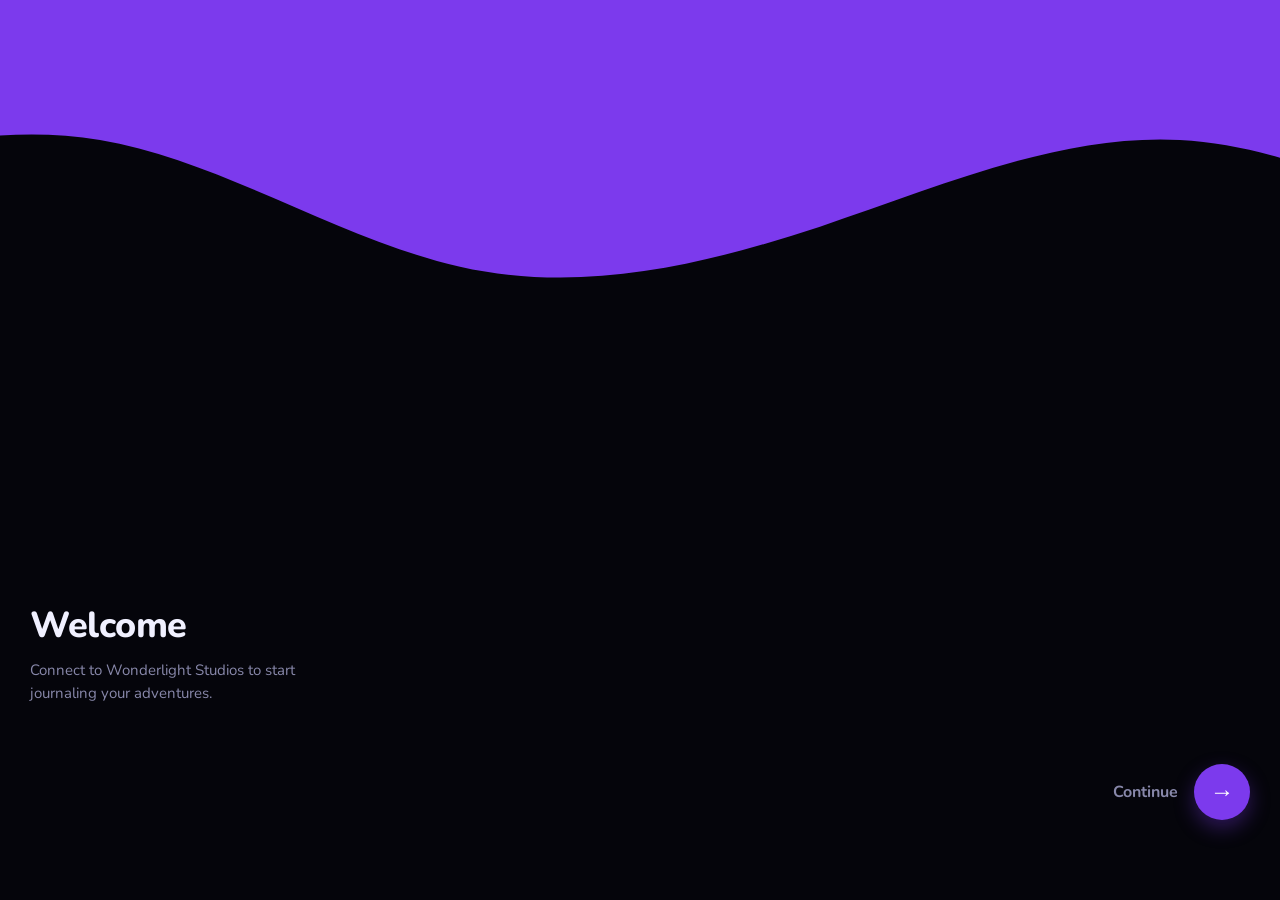
==== commit 9a21b746: "fix: adjust top wave aspect ratio and remove redundant content-container styles" ====
--- a/index.html
+++ b/index.html
@@ -9,7 +9,7 @@
 </head>
 <body>
     <div class="top-wave">
-        <svg viewBox="0 0 1440 320" preserveAspectRatio="none">
+        <svg viewBox="0 0 1440 320" preserveAspectRatio="xMidYMax slice">
             <path fill="currentColor" fill-opacity="1" d="M0,160L48,144C96,128,192,96,288,112C384,128,480,192,576,213.3C672,235,768,213,864,181.3C960,149,1056,107,1152,112C1248,117,1344,171,1392,197.3L1440,224L1440,0L1392,0C1344,0,1248,0,1152,0C1056,0,960,0,864,0C768,0,672,0,576,0C480,0,384,0,288,0C192,0,96,0,48,0L0,0Z"></path>
         </svg>
     </div>
--- a/css/index.css
+++ b/css/index.css
@@ -112,11 +112,7 @@
     padding-bottom: 40px;
 }
 
-#auth-wonder-screen .content-container, #auth-signup-screen .content-container {
-    background: var(--bg);
-    border-radius: 30px 30px 0 0;
-    padding-top: 20px;
-}
+
 
 .login-form {
     margin-top: 20px;
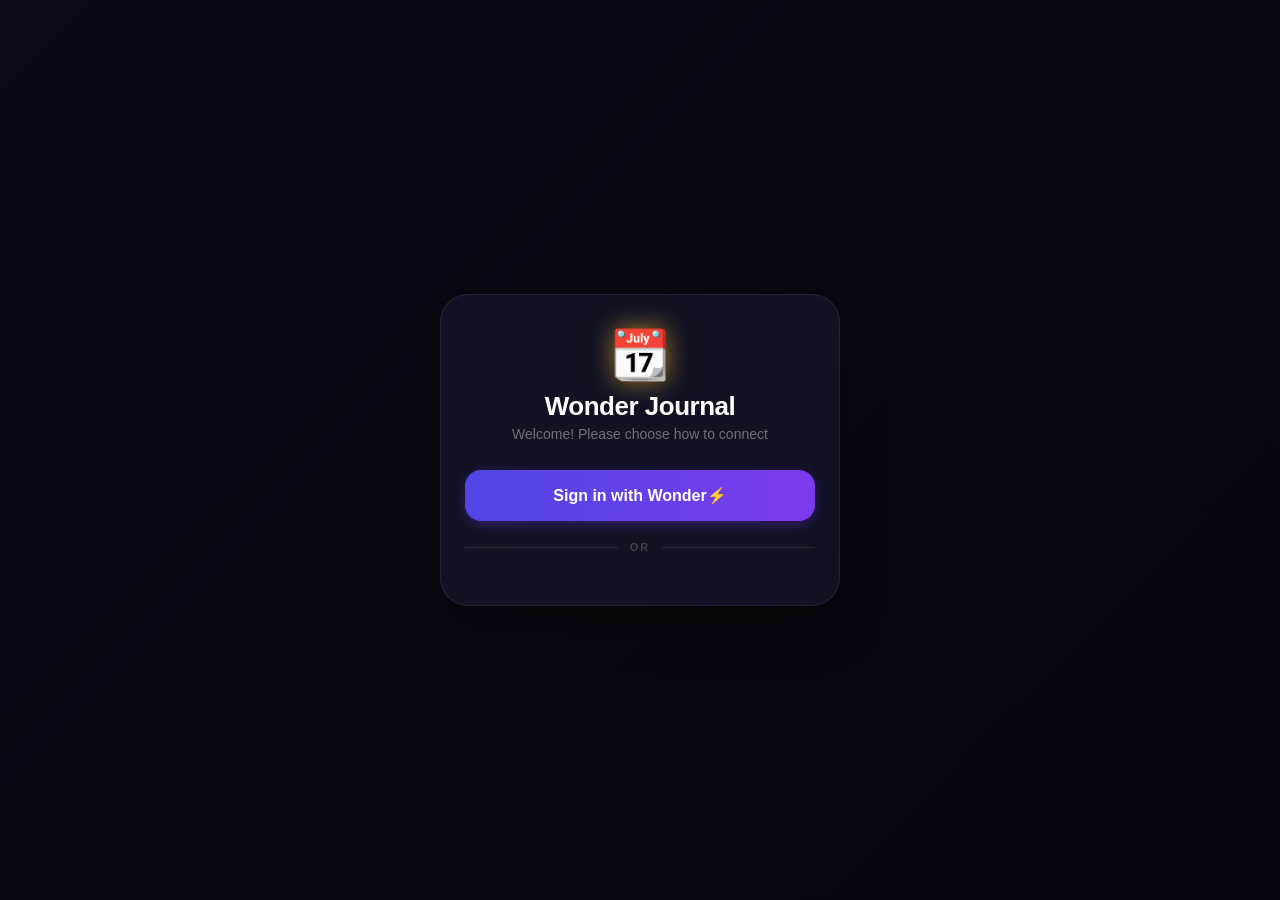
==== commit 58aa43d9: "feat: redesign authentication UI with modern dark mode theme and responsive card-based layout" ====
--- a/index.html
+++ b/index.html
@@ -1,114 +1,73 @@
 <!DOCTYPE html>
-<html lang="en" data-theme="dark">
+<html lang="en">
 <head>
     <meta charset="UTF-8">
     <meta name="viewport" content="width=device-width, initial-scale=1.0, maximum-scale=1.0, user-scalable=no, viewport-fit=cover">
     <title>Wonder Journal - Login</title>
-    <link rel="stylesheet" href="css/app.css">
     <link rel="stylesheet" href="css/index.css">
 </head>
 <body>
-    <div class="top-wave">
-        <svg viewBox="0 0 1440 320" preserveAspectRatio="xMidYMax slice">
-            <path fill="currentColor" fill-opacity="1" d="M0,160L48,144C96,128,192,96,288,112C384,128,480,192,576,213.3C672,235,768,213,864,181.3C960,149,1056,107,1152,112C1248,117,1344,171,1392,197.3L1440,224L1440,0L1392,0C1344,0,1248,0,1152,0C1056,0,960,0,864,0C768,0,672,0,576,0C480,0,384,0,288,0C192,0,96,0,48,0L0,0Z"></path>
-        </svg>
-    </div>
+    <div class="login-wrapper">
+        <div id="auth-welcome-screen" class="auth-card active">
+            <div class="brand-header">
+                <span class="lightning-icon">📆</span>
+                <h1>Wonder Journal</h1>
+                <p>Welcome! Please choose how to connect</p>
+            </div>
 
-    <!-- Welcome Screen -->
-    <div id="auth-welcome-screen" class="screen-view active">
-        <div class="content-container">
-            <h1 class="main-title">Welcome</h1>
-            <p class="subtitle-text">Connect to Wonderlight Studios to start journaling your adventures.</p>
+            <div class="button-group">
+                <button class="btn btn-wonder" id="btn-show-wonder">
+                    Sign in with Wonder⚡
+                </button>
+                
+                <div class="separator">OR</div>
+                
+                <button class="btn btn-google" id="btn-google-welcome">
+                    <img src="https://upload.wikimedia.org/wikipedia/commons/c/c1/Google_%22G%22_logo.svg" alt="Google logo" class="google-icon">
+                    Continue with Google
+                </button>
+            </div>
         </div>
-        <div class="bottom-action">
-            <span class="continue-text">Continue</span>
-            <button class="btn-round" id="btn-show-wonder">→</button>
-        </div>
-    </div>
 
-    <!-- Sign In Screen -->
-    <div id="auth-wonder-screen" class="screen-view">
-        <div class="content-container">
-            <h1 class="main-title">Sign in</h1>
-            <form id="wonder-login-form" class="login-form">
-                <div class="input-line-group">
-                    <label for="email">Email</label>
-                    <div class="input-with-icon">
-                        <span class="input-icon">✉️</span>
-                        <input type="email" id="email" placeholder="demo@email.com" required autocomplete="email">
-                    </div>
+        <div id="auth-wonder-screen" class="auth-card">
+            <div class="brand-header">
+                <div class="logo-row">
+                    <span class="lightning-icon-small">⚡</span>
+                    <h1>Wonder ID</h1>
+                </div>
+                <p class="subtitle">Connect to Wonderlight Studios</p>
+            </div>
+
+            <form id="wonder-login-form">
+                <div class="input-group">
+                    <label for="email">EMAIL ADDRESS</label>
+                    <input type="email" id="email" placeholder="name@example.com" required autocomplete="email">
                 </div>
 
-                <div class="input-line-group">
-                    <label for="password">Password</label>
-                    <div class="input-with-icon">
-                        <span class="input-icon">🔒</span>
-                        <input type="password" id="password" placeholder="enter your password" required>
-                    </div>
+                <div class="input-group">
+                    <label for="password">PASSWORD</label>
+                    <input type="password" id="password" placeholder="••••••••" required>
                 </div>
 
-                <button type="submit" class="btn btn-primary login-btn">Login</button>
+                <button type="submit" class="btn btn-submit">Sign In</button>
             </form>
-            
-            <div class="signup-prompt">
-                Don't have an Account? <a href="#" id="link-sign-up" class="signup-link">Sign up</a>
+
+            <div class="separator">OR</div>
+
+            <button class="btn btn-google" id="btn-google-wonder">
+                <img src="https://upload.wikimedia.org/wikipedia/commons/c/c1/Google_%22G%22_logo.svg" alt="Google logo" class="google-icon">
+                Continue with Google
+            </button>
+
+            <div class="auth-footer">
+                <a href="#" class="footer-link" id="link-forgot-password">Forgot Password?</a>
+                <p class="footer-text">Don't have an account? <a href="#" class="footer-link highlighted" id="link-sign-up">Sign Up</a></p>
             </div>
             
             <button class="btn-back" id="btn-back-to-welcome">← Back</button>
         </div>
     </div>
-    <!-- Sign Up Screen -->
-    <div id="auth-signup-screen" class="screen-view">
-        <div class="content-container">
-            <h1 class="main-title">Sign up</h1>
-            <form id="wonder-signup-form" class="login-form">
-                <div class="avatar-upload-wrap">
-                    <label for="signup-avatar" class="avatar-upload-label">
-                        <div class="avatar-preview" id="signup-avatar-preview">📸</div>
-                    </label>
-                    <input type="file" id="signup-avatar" accept="image/*" style="display:none">
-                    <div style="font-size:12px;color:var(--text-muted);text-align:center;margin-top:8px">Kies profielfoto</div>
-                </div>
 
-                <div class="input-line-group">
-                    <label for="signup-name">Name</label>
-                    <div class="input-with-icon">
-                        <span class="input-icon">👤</span>
-                        <input type="text" id="signup-name" placeholder="Your name" required>
-                    </div>
-                </div>
-
-                <div class="input-line-group">
-                    <label for="signup-email">Email</label>
-                    <div class="input-with-icon">
-                        <span class="input-icon">✉️</span>
-                        <input type="email" id="signup-email" placeholder="name@example.com" required autocomplete="email">
-                    </div>
-                </div>
-
-                <div class="input-line-group">
-                    <label for="signup-password">Password</label>
-                    <div class="input-with-icon">
-                        <span class="input-icon">🔒</span>
-                        <input type="password" id="signup-password" placeholder="min. 8 characters" minlength="8" required>
-                    </div>
-                </div>
-
-                <button type="submit" class="btn btn-primary login-btn">Sign Up</button>
-            </form>
-            
-            <div class="signup-prompt">
-                Already have an account? <a href="#" id="link-back-login" class="signup-link">Sign in</a>
-            </div>
-            
-            <button class="btn-back" id="btn-back-to-welcome2">← Back</button>
-        </div>
-    </div>
-    <script>
-      // Load user theme preference
-      const savedTheme = localStorage.getItem('wj_theme') || 'dark';
-      document.documentElement.setAttribute('data-theme', savedTheme);
-    </script>
     <script src="js/register.js"></script>
 </body>
 </html>
--- a/css/index.css
+++ b/css/index.css
@@ -1,216 +1,241 @@
-/* Login specific styles for mobile app */
-body {
-    background: var(--bg) !important;
-    color: var(--text) !important;
+:root {
+    --bg-gradient-start: #0a0a16;
+    --bg-gradient-end: #05050b;
+    --card-bg: rgba(21, 21, 41, 0.85);
+    --card-border: rgba(255, 255, 255, 0.08);
+    --text-primary: #ffffff;
+    --text-muted: #71717a;
+    --text-label: #94a3b8;
+    --input-bg: #0f0f1d;
+    --input-border: #1e1e38;
+    --purple-primary: #7c3aed;
+    --purple-gradient-end: #6366f1;
+}
+
+* {
+    box-sizing: border-box;
     margin: 0;
     padding: 0;
-    display: block;
-    overflow: hidden;
-}
-
-.top-wave {
-    position: absolute;
-    top: 0;
-    left: 0;
-    width: 100%;
-    height: 45vh;
-    min-height: 350px;
-    max-height: 400px;
-    z-index: 1;
-    color: var(--accent);
-}
-
-.top-wave svg {
+    font-family: -apple-system, BlinkMacSystemFont, "Segoe UI", Roboto, Helvetica, Arial, sans-serif;
+    -webkit-tap-highlight-color: transparent;
+    -webkit-user-select: none;
+    user-select: none;
+}
+
+html, body {
+    background: #05050b !important;
+    background-image: linear-gradient(135deg, var(--bg-gradient-start), var(--bg-gradient-end)) !important;
+    min-height: 100vh;
     width: 100%;
     height: 100%;
+    display: flex;
+    justify-content: center;
+    align-items: center;
+    padding: 16px;
+    overflow: hidden;
+    position: fixed;
+}
+
+.login-wrapper {
+    width: 100%;
+    max-width: 400px;
+    position: relative;
+    z-index: 10;
+}
+
+.auth-card {
+    background: var(--card-bg);
+    border: 1px solid var(--card-border);
+    backdrop-filter: blur(20px);
+    -webkit-backdrop-filter: blur(20px);
+    border-radius: 28px;
+    padding: 32px 24px;
+    box-shadow: 0 25px 50px -12px rgba(0, 0, 0, 0.5);
+    display: none;
+    flex-direction: column;
+    animation: fadeIn 0.3s ease-out;
+}
+
+.auth-card.active {
+    display: flex;
+}
+
+@keyframes fadeIn {
+    from { opacity: 0; transform: scale(0.96); }
+    to { opacity: 1; transform: scale(1); }
+}
+
+.brand-header {
+    text-align: center;
+    margin-bottom: 28px;
+}
+
+.lightning-icon {
+    font-size: 48px;
+    color: #fbbf24;
     display: block;
-}
-
-.screen-view {
-    position: absolute;
-    top: 0;
-    left: 0;
-    width: 100%;
-    height: 100vh;
-    z-index: 2;
+    margin-bottom: 8px;
+    filter: drop-shadow(0 0 12px rgba(251, 191, 36, 0.6));
+}
+
+.logo-row {
+    display: flex;
+    justify-content: center;
+    align-items: center;
+    gap: 8px;
+    margin-bottom: 4px;
+}
+
+.lightning-icon-small {
+    font-size: 28px;
+    color: #fbbf24;
+    filter: drop-shadow(0 0 8px rgba(251, 191, 36, 0.5));
+}
+
+.brand-header h1 {
+    color: var(--text-primary);
+    font-size: 26px;
+    font-weight: 700;
+    letter-spacing: -0.5px;
+}
+
+.brand-header p {
+    color: var(--text-muted);
+    font-size: 14px;
+    margin-top: 4px;
+}
+
+.brand-header .subtitle {
+    color: #94a3b8;
+    font-size: 15px;
+}
+
+.input-group {
+    margin-bottom: 16px;
     display: flex;
     flex-direction: column;
-    padding: 40px 30px;
-    opacity: 0;
-    pointer-events: none;
-    transition: opacity 0.4s ease, transform 0.4s ease;
-    transform: translateX(20px);
-}
-
-.screen-view.active {
-    opacity: 1;
-    pointer-events: auto;
-    transform: translateX(0);
-}
-
-.main-title {
-    font-family: var(--ff-display);
-    font-size: 36px;
-    font-weight: 800;
-    margin-bottom: 12px;
-    color: var(--text);
-}
-
-.subtitle-text {
-    font-size: 15px;
-    color: var(--text-sub);
-    line-height: 1.5;
-    max-width: 280px;
-}
-
-/* Welcome screen positioning */
-#auth-welcome-screen {
-    justify-content: flex-end;
-    padding-bottom: 80px;
-}
-
-#auth-welcome-screen .content-container {
-    margin-bottom: 60px;
-}
-
-.bottom-action {
-    display: flex;
-    align-items: center;
-    justify-content: flex-end;
-    gap: 16px;
-}
-
-.continue-text {
-    font-size: 16px;
+    gap: 6px;
+}
+
+.input-group label {
+    color: var(--text-label);
+    font-size: 11px;
     font-weight: 700;
-    color: var(--text-sub);
-}
-
-.btn-round {
-    width: 56px;
-    height: 56px;
-    border-radius: 50%;
-    background: var(--accent);
-    color: #fff;
-    border: none;
-    font-size: 24px;
-    display: flex;
-    align-items: center;
-    justify-content: center;
-    box-shadow: 0 8px 20px var(--accent-glow);
-    cursor: pointer;
-    transition: transform 0.2s;
-}
-
-.btn-round:active {
-    transform: scale(0.9);
-}
-
-/* Sign In and Sign Up screen positioning */
-#auth-wonder-screen, #auth-signup-screen {
-    justify-content: flex-end;
-    padding-bottom: 40px;
-}
-
-
-
-.login-form {
-    margin-top: 20px;
-}
-
-.avatar-upload-wrap {
-    display: flex;
-    flex-direction: column;
-    align-items: center;
-    margin-bottom: 20px;
-}
-
-.avatar-preview {
-    width: 80px;
-    height: 80px;
-    border-radius: 50%;
-    background: var(--card);
-    border: 2px dashed var(--border-hi);
-    display: flex;
-    align-items: center;
-    justify-content: center;
-    font-size: 32px;
-    color: var(--text-muted);
-    cursor: pointer;
-    overflow: hidden;
-    background-size: cover;
-    background-position: center;
-    transition: border-color 0.2s;
-}
-
-.avatar-preview:active {
-    transform: scale(0.95);
-}
-
-.input-line-group {
-    margin-bottom: 24px;
-}
-
-.input-line-group label {
-    display: block;
-    font-size: 13px;
-    font-weight: 700;
-    color: var(--text);
-    margin-bottom: 8px;
-}
-
-.input-with-icon {
-    display: flex;
-    align-items: center;
-    border-bottom: 2px solid var(--border-hi);
-    padding-bottom: 8px;
-    transition: border-color 0.3s;
-}
-
-.input-with-icon:focus-within {
-    border-bottom-color: var(--accent);
-}
-
-.input-icon {
-    font-size: 18px;
-    color: var(--text-sub);
-    margin-right: 12px;
-}
-
-.input-with-icon input {
-    flex: 1;
-    background: transparent;
-    border: none;
-    outline: none;
-    color: var(--text);
-    font-size: 16px;
-    font-family: var(--ff-body);
-    padding: 4px 0;
-}
-
-.input-with-icon input::placeholder {
-    color: var(--text-muted);
-}
-
-.login-btn {
-    width: 100%;
-    border-radius: 20px;
+    letter-spacing: 1px;
+    padding-left: 4px;
+}
+
+.input-group input {
+    background-color: var(--input-bg);
+    border: 1px solid var(--input-border);
+    color: var(--text-primary);
+    border-radius: 14px;
     padding: 16px;
     font-size: 16px;
-    margin-bottom: 20px;
-}
-
-.signup-prompt {
+    outline: none;
+    -webkit-user-select: text;
+    user-select: text;
+    transition: border-color 0.2s, box-shadow 0.2s;
+    -webkit-appearance: none;
+    appearance: none;
+}
+
+.input-group input:focus {
+    border-color: #6366f1;
+    box-shadow: 0 0 0 4px rgba(99, 102, 241, 0.2);
+}
+
+.btn {
+    width: 100%;
+    padding: 16px;
+    border-radius: 16px;
+    font-size: 16px;
+    font-weight: 600;
+    cursor: pointer;
+    border: none;
+    display: flex;
+    justify-content: center;
+    align-items: center;
+    gap: 10px;
+    transition: transform 0.1s ease, opacity 0.2s;
+}
+
+.btn:active {
+    transform: scale(0.96);
+}
+
+.btn-wonder {
+    background: linear-gradient(90deg, #4f46e5, var(--purple-primary));
+    color: var(--text-primary);
+    box-shadow: 0 4px 12px rgba(124, 58, 237, 0.3);
+}
+
+.btn-submit {
+    background: linear-gradient(90deg, #8b5cf6, #6366f1);
+    color: var(--text-primary);
+    margin-top: 8px;
+    box-shadow: 0 4px 20px rgba(139, 92, 246, 0.25);
+}
+
+.btn-google {
+    background-color: var(--text-primary);
+    color: #000000;
+}
+
+.google-icon {
+    width: 20px;
+    height: 20px;
+}
+
+.separator {
+    display: flex;
+    align-items: center;
     text-align: center;
-    font-size: 14px;
-    color: var(--text-sub);
-    margin-bottom: 20px;
-}
-
-.signup-link {
-    color: var(--accent);
+    color: rgba(255, 255, 255, 0.2);
+    font-size: 11px;
+    font-weight: 700;
+    letter-spacing: 2px;
+    margin: 20px 0;
+}
+
+.separator::before, .separator::after {
+    content: '';
+    flex: 1;
+    border-bottom: 1px solid rgba(255, 255, 255, 0.1);
+}
+
+.separator:not(:empty)::before {
+    margin-right: 12px;
+}
+
+.separator:not(:empty)::after {
+    margin-left: 12px;
+}
+
+.auth-footer {
+    text-align: center;
+    margin-top: 24px;
+    display: flex;
+    flex-direction: column;
+    gap: 12px;
+}
+
+.footer-link {
+    color: #818cf8;
     text-decoration: none;
-    font-weight: 700;
+    font-size: 14px;
+    font-weight: 500;
+    padding: 6px;
+}
+
+.footer-text {
+    color: var(--text-muted);
+    font-size: 14px;
+}
+
+.footer-link.highlighted {
+    color: #a78bfa;
+    font-weight: 600;
 }
 
 .btn-back {
@@ -218,10 +243,9 @@
     border: none;
     color: var(--text-muted);
     font-size: 14px;
-    font-weight: 600;
+    font-weight: 500;
     cursor: pointer;
-    text-align: center;
-    width: 100%;
-    padding: 10px;
-}
-
+    margin-top: 20px;
+    align-self: center;
+    padding: 8px 16px;
+}
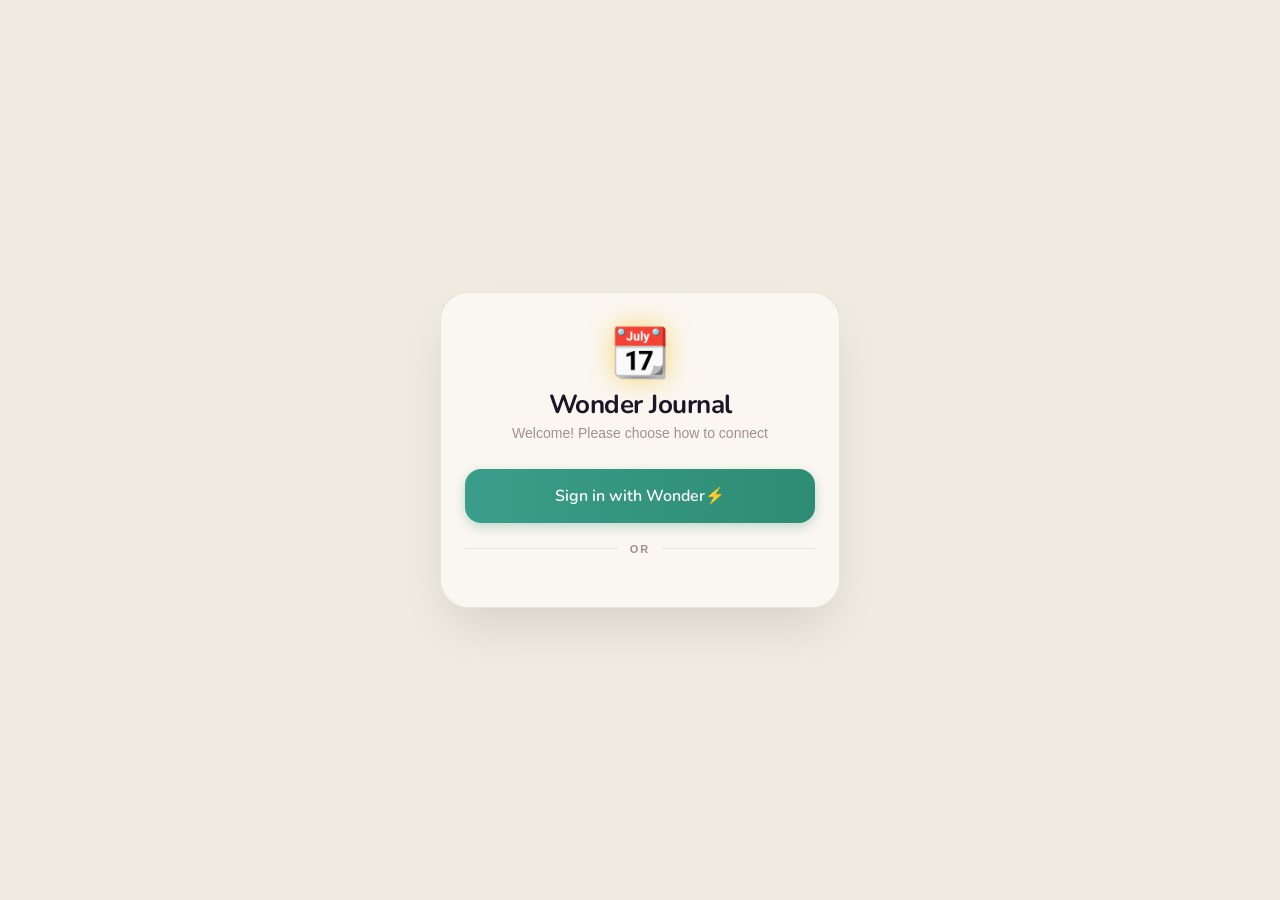
==== commit d07c1477: "feat: implement system-based automatic light/dark theme detection and variable-driven styling across" ====
--- a/index.html
+++ b/index.html
@@ -4,7 +4,19 @@
     <meta charset="UTF-8">
     <meta name="viewport" content="width=device-width, initial-scale=1.0, maximum-scale=1.0, user-scalable=no, viewport-fit=cover">
     <title>Wonder Journal - Login</title>
+    <link rel="stylesheet" href="css/app.css">
     <link rel="stylesheet" href="css/index.css">
+    <script>
+        // Stel direct het systeem-thema in (voorkomt flash)
+        (function() {
+            const theme = window.matchMedia('(prefers-color-scheme: dark)').matches ? 'dark' : 'light';
+            document.documentElement.setAttribute('data-theme', theme);
+            // Luister naar systeemwijzigingen (bijv. telefoon switcht naar dark mode)
+            window.matchMedia('(prefers-color-scheme: dark)').addEventListener('change', function(e) {
+                document.documentElement.setAttribute('data-theme', e.matches ? 'dark' : 'light');
+            });
+        })();
+    </script>
 </head>
 <body>
     <div class="login-wrapper">
--- a/css/app.css
+++ b/css/app.css
@@ -0,0 +1,515 @@
+/* Wonder Journal — app.css (gedeeld voor alle 4 pagina's) */
+@import url('https://fonts.googleapis.com/css2?family=Nunito:ital,wght@0,300;0,400;0,500;0,600;0,700;0,800;0,900;1,400&display=swap');
+
+/* ─── CSS VARIABELEN ─── */
+:root {
+  --bg:           #05050b;
+  --bg2:          #0c0c1a;
+  --card:         #0f0f1d;
+  --card2:        #141428;
+  --border:       rgba(255,255,255,0.07);
+  --border-hi:    rgba(255,255,255,0.14);
+  --text:         #f0f0ff;
+  --text-sub:     #8888aa;
+  --text-muted:   #4a4a6a;
+  --accent:       #7c3aed;
+  --accent2:      #6366f1;
+  --accent-soft:  rgba(124,58,237,0.14);
+  --accent-glow:  rgba(124,58,237,0.35);
+  --green:        #22c55e;
+  --green-soft:   rgba(34,197,94,0.15);
+  --red:          #ef4444;
+  --orange:       #f97316;
+  --nav-bg:       rgba(8,8,20,0.92);
+  --ff-display:   'Nunito', sans-serif;
+  --ff-body:      'Nunito', sans-serif;
+  --radius:       18px;
+  --safe-b:       env(safe-area-inset-bottom, 0px);
+  --safe-t:       env(safe-area-inset-top, 0px);
+}
+
+[data-theme="light"] {
+  --bg:           #f0ebe0;
+  --bg2:          #e8e0d2;
+  --card:         #faf7f0;
+  --card2:        #fff8ec;
+  --border:       rgba(0,0,0,0.08);
+  --border-hi:    rgba(0,0,0,0.14);
+  --text:         #1a1628;
+  --text-sub:     #5c5272;
+  --text-muted:   #a09090;
+  --accent:       #2d8c73;
+  --accent2:      #3a9e8a;
+  --accent-soft:  rgba(45,140,115,0.12);
+  --accent-glow:  rgba(45,140,115,0.28);
+  --green:        #16a34a;
+  --green-soft:   rgba(22,163,74,0.12);
+  --nav-bg:       rgba(240,235,224,0.96);
+}
+
+/* ─── RESET ─── */
+*, *::before, *::after {
+  box-sizing: border-box; margin: 0; padding: 0;
+  -webkit-tap-highlight-color: transparent;
+  -webkit-font-smoothing: antialiased;
+}
+
+html, body {
+  font-family: var(--ff-body);
+  background: var(--bg);
+  color: var(--text);
+  width: 100%; height: 100%;
+  overflow: hidden;
+  position: fixed;
+  -webkit-user-select: none;
+  user-select: none;
+}
+
+/* ─── THEMA TRANSITIE (clip-path cirkel) ─── */
+.theme-transition-overlay {
+  position: fixed;
+  inset: 0;
+  z-index: 9999;
+  pointer-events: none;
+  clip-path: circle(0px at var(--tx, 50%) var(--ty, 50%));
+  background: var(--bg);
+  transition: clip-path 0.55s cubic-bezier(0.4, 0, 0.2, 1);
+}
+.theme-transition-overlay.expanding {
+  clip-path: circle(150vmax at var(--tx, 50%) var(--ty, 50%));
+}
+
+/* ─── SCROLLBAAR CONTENT ─── */
+.page-scroll {
+  height: 100%;
+  overflow-y: auto;
+  -webkit-overflow-scrolling: touch;
+  padding: calc(var(--safe-t) + 20px) 20px calc(110px + var(--safe-b)) 20px;
+  overscroll-behavior-y: contain;
+}
+
+/* ─── TYPOGRAFIE ─── */
+h1, h2, h3 { font-family: var(--ff-display); font-weight: 700; letter-spacing: -0.5px; }
+h1 { font-size: 26px; line-height: 1.2; }
+h2 { font-size: 20px; }
+h3 { font-size: 15px; }
+
+.page-title {
+  font-family: var(--ff-display);
+  font-size: 28px;
+  font-weight: 800;
+  letter-spacing: -1px;
+  margin-bottom: 4px;
+}
+.page-subtitle { font-size: 14px; color: var(--text-sub); margin-bottom: 24px; }
+
+/* ─── KAARTEN ─── */
+.card {
+  background: var(--card);
+  border: 1px solid var(--border);
+  border-radius: var(--radius);
+  padding: 18px;
+  margin-bottom: 14px;
+}
+.card-sm { padding: 14px; border-radius: 14px; }
+.card-label {
+  font-size: 11px; font-weight: 700;
+  letter-spacing: 1.2px; text-transform: uppercase;
+  color: var(--text-muted); margin-bottom: 10px;
+}
+
+/* ─── KNOPPEN ─── */
+.btn {
+  display: inline-flex; align-items: center; justify-content: center;
+  gap: 8px; padding: 14px 22px; border-radius: 14px;
+  font-family: var(--ff-body); font-size: 15px; font-weight: 600;
+  border: none; cursor: pointer;
+  transition: transform 0.1s, opacity 0.2s, box-shadow 0.2s;
+  -webkit-user-select: none;
+}
+.btn:active { transform: scale(0.95); }
+.btn-primary {
+  background: linear-gradient(135deg, var(--accent), var(--accent2));
+  color: #fff;
+  box-shadow: 0 6px 20px var(--accent-glow);
+  width: 100%;
+}
+.btn-ghost {
+  background: var(--accent-soft);
+  color: var(--accent);
+  border: 1px solid rgba(124,58,237,0.25);
+  width: 100%;
+}
+.btn-icon {
+  width: 44px; height: 44px; padding: 0;
+  border-radius: 12px;
+  background: var(--card2);
+  border: 1px solid var(--border);
+  color: var(--text-sub);
+}
+
+/* ─── INPUTS ─── */
+.input-wrap { margin-bottom: 14px; }
+.input-label {
+  display: block; font-size: 11px; font-weight: 700;
+  letter-spacing: 1px; text-transform: uppercase;
+  color: var(--text-muted); margin-bottom: 7px; padding-left: 2px;
+}
+textarea, input[type=text], input[type=number] {
+  width: 100%;
+  background: var(--bg2);
+  border: 1px solid var(--border);
+  border-radius: 14px;
+  color: var(--text);
+  font-family: var(--ff-body);
+  font-size: 16px;
+  padding: 14px 16px;
+  outline: none;
+  -webkit-user-select: text; user-select: text;
+  resize: none;
+  transition: border-color 0.2s, box-shadow 0.2s;
+  -webkit-appearance: none; appearance: none;
+}
+textarea:focus, input[type=text]:focus, input[type=number]:focus {
+  border-color: var(--accent);
+  box-shadow: 0 0 0 3px var(--accent-soft);
+}
+textarea { min-height: 130px; line-height: 1.6; }
+
+/* ─── TOGGLE ─── */
+.toggle-row {
+  display: flex; align-items: center; justify-content: space-between;
+  padding: 14px 0;
+  border-bottom: 1px solid var(--border);
+}
+.toggle-row:last-child { border-bottom: none; }
+.toggle-info { flex: 1; margin-right: 12px; }
+.toggle-info strong { display: block; font-size: 15px; font-weight: 600; margin-bottom: 2px; }
+.toggle-info span { font-size: 13px; color: var(--text-sub); }
+.toggle {
+  position: relative; width: 52px; height: 30px; cursor: pointer; flex-shrink: 0;
+}
+.toggle input { opacity: 0; width: 0; height: 0; }
+.toggle-track {
+  position: absolute; inset: 0;
+  background: var(--border-hi); border-radius: 15px;
+  transition: background 0.25s;
+}
+.toggle input:checked ~ .toggle-track { background: var(--accent); }
+.toggle-thumb {
+  position: absolute;
+  top: 3px; left: 3px;
+  width: 24px; height: 24px;
+  background: #fff; border-radius: 50%;
+  transition: transform 0.25s cubic-bezier(0.4, 0, 0.2, 1);
+  box-shadow: 0 2px 6px rgba(0,0,0,0.3);
+}
+.toggle input:checked ~ .toggle-thumb { transform: translateX(22px); }
+
+/* ─── BOTTOM NAVIGATIE ─── */
+.bottom-nav {
+  position: fixed;
+  bottom: calc(14px + var(--safe-b));
+  left: 14px; right: 14px;
+  background: var(--nav-bg);
+  backdrop-filter: blur(28px);
+  -webkit-backdrop-filter: blur(28px);
+  border: 1px solid var(--border);
+  border-radius: 26px;
+  height: 72px;
+  z-index: 1000;
+  box-shadow: 0 16px 40px rgba(0,0,0,0.5);
+}
+.nav-indicator {
+  position: absolute;
+  top: 8px; bottom: 8px;
+  background: var(--accent-soft);
+  border: 1px solid rgba(124,58,237,0.25);
+  border-radius: 18px;
+  transition: transform 0.35s cubic-bezier(0.25, 1, 0.5, 1), width 0.35s cubic-bezier(0.25, 1, 0.5, 1);
+  pointer-events: none;
+  z-index: 1;
+}
+.nav-list {
+  position: relative; z-index: 2;
+  display: grid; grid-template-columns: repeat(4, 1fr);
+  height: 100%; list-style: none; padding: 0 8px;
+}
+.nav-list li { height: 100%; }
+.nav-item {
+  background: none; border: none;
+  display: flex; flex-direction: column;
+  align-items: center; justify-content: center;
+  color: var(--text-muted); cursor: pointer;
+  width: 100%; height: 100%; gap: 5px;
+  transition: color 0.22s;
+}
+.nav-item:active { transform: scale(0.92); }
+.nav-item.active { color: var(--text); }
+.nav-icon {
+  width: 22px; height: 22px; fill: currentColor;
+  transition: fill 0.22s, transform 0.22s, filter 0.22s;
+}
+.nav-item.active .nav-icon {
+  transform: translateY(-1px);
+  filter: drop-shadow(0 0 6px var(--accent-glow));
+}
+[data-theme="light"] .nav-item.active .nav-icon { filter: drop-shadow(0 0 5px var(--accent-glow)); }
+.nav-label { font-size: 10px; font-weight: 700; letter-spacing: 0.4px; }
+
+/* ─── ONBOARDING OVERLAY ─── */
+.onboarding-overlay {
+  position: fixed; inset: 0; z-index: 9000;
+  background: var(--bg);
+  display: flex; flex-direction: column;
+  align-items: center; justify-content: center;
+  padding: 32px 24px;
+  opacity: 0; pointer-events: none;
+  transition: opacity 0.4s;
+}
+.onboarding-overlay.visible { opacity: 1; pointer-events: all; }
+.onboarding-overlay h2 { font-size: 30px; text-align: center; margin-bottom: 8px; }
+.onboarding-overlay p { color: var(--text-sub); text-align: center; margin-bottom: 32px; font-size: 15px; }
+.age-cards {
+  display: grid; grid-template-columns: 1fr 1fr; gap: 12px; width: 100%; max-width: 360px;
+}
+.age-card:last-child { grid-column: span 2; }
+.age-card {
+  background: var(--card);
+  border: 2px solid var(--border);
+  border-radius: 20px;
+  padding: 20px 16px;
+  display: flex; flex-direction: column;
+  align-items: center; gap: 8px;
+  cursor: pointer;
+  transition: border-color 0.2s, transform 0.15s, box-shadow 0.2s;
+}
+.age-card:active { transform: scale(0.96); }
+.age-card.selected {
+  border-color: var(--accent);
+  box-shadow: 0 0 0 1px var(--accent), 0 8px 24px var(--accent-glow);
+}
+.age-emoji { font-size: 36px; }
+.age-label { font-size: 13px; font-weight: 700; color: var(--text-sub); }
+.age-range { font-size: 11px; color: var(--text-muted); }
+
+/* ─── CONFETTI ─── */
+.confetti-container {
+  position: fixed; inset: 0; z-index: 8000;
+  pointer-events: none; overflow: hidden;
+}
+.confetti-particle {
+  position: absolute; top: -20px;
+  animation: confettiFall linear forwards;
+  border-radius: 2px;
+}
+@keyframes confettiFall {
+  0%   { transform: translateY(-20px) rotate(0deg); opacity: 1; }
+  80%  { opacity: 1; }
+  100% { transform: translateY(110vh) rotate(720deg); opacity: 0; }
+}
+
+/* ─── BADGE ─── */
+.streak-badge-overlay {
+  position: fixed; inset: 0; z-index: 7500;
+  display: flex; align-items: center; justify-content: center;
+  background: rgba(0,0,0,0.6);
+  backdrop-filter: blur(8px);
+  opacity: 0; pointer-events: none;
+  transition: opacity 0.3s;
+}
+.streak-badge-overlay.visible { opacity: 1; pointer-events: all; }
+.streak-badge {
+  background: var(--card);
+  border: 1px solid var(--border);
+  border-radius: 28px;
+  padding: 40px 32px;
+  text-align: center;
+  max-width: 300px; width: 90%;
+  animation: badgePop 0.5s cubic-bezier(0.34, 1.56, 0.64, 1);
+}
+@keyframes badgePop { from { transform: scale(0.5) rotate(-6deg); opacity: 0; } to { transform: none; opacity: 1; } }
+.badge-emoji { font-size: 64px; display: block; margin-bottom: 12px; }
+.badge-title { font-family: var(--ff-display); font-size: 22px; font-weight: 800; margin-bottom: 8px; }
+.badge-subtitle { color: var(--text-sub); font-size: 14px; margin-bottom: 24px; }
+
+/* ─── MODAL POPUP ─── */
+.modal-backdrop {
+  position: fixed; inset: 0; z-index: 7000;
+  background: rgba(0,0,0,0.55);
+  backdrop-filter: blur(12px);
+  -webkit-backdrop-filter: blur(12px);
+  display: flex; align-items: flex-end; justify-content: center;
+  opacity: 0; pointer-events: none;
+  transition: opacity 0.3s;
+}
+.modal-backdrop.open { opacity: 1; pointer-events: all; }
+.modal-sheet {
+  background: var(--card);
+  border: 1px solid var(--border);
+  border-radius: 28px 28px 0 0;
+  padding: calc(20px) 24px calc(24px + var(--safe-b)) 24px;
+  width: 100%; max-width: 520px;
+  max-height: 80vh; overflow-y: auto;
+  transform: translateY(100%);
+  transition: transform 0.38s cubic-bezier(0.25, 1, 0.5, 1);
+}
+.modal-backdrop.open .modal-sheet { transform: translateY(0); }
+.modal-handle { width: 40px; height: 4px; background: var(--border-hi); border-radius: 2px; margin: 0 auto 20px; }
+.modal-date { font-size: 13px; color: var(--text-sub); margin-bottom: 4px; }
+.modal-emoji { font-size: 48px; margin: 12px 0; display: block; }
+.modal-journal { font-size: 16px; line-height: 1.7; color: var(--text); margin-top: 12px; -webkit-user-select: text; user-select: text; }
+.modal-steps-row { display: flex; align-items: center; gap: 8px; margin-top: 16px; padding-top: 16px; border-top: 1px solid var(--border); color: var(--text-sub); font-size: 14px; }
+
+/* ─── MOOD PICKER ─── */
+.mood-row {
+  display: flex; justify-content: space-between;
+  gap: 8px; margin-bottom: 20px;
+}
+.mood-btn {
+  flex: 1; background: var(--card2);
+  border: 2px solid var(--border);
+  border-radius: 16px; padding: 12px 4px;
+  display: flex; flex-direction: column;
+  align-items: center; gap: 4px;
+  cursor: pointer;
+  transition: border-color 0.2s, transform 0.2s, box-shadow 0.2s;
+  font-size: 11px; color: var(--text-sub); font-weight: 600;
+}
+.mood-btn .emoji { font-size: 26px; display: block; }
+.mood-btn:active, .mood-btn.bounce { animation: moodBounce 0.4s cubic-bezier(0.36, 0.07, 0.19, 0.97); }
+.mood-btn.selected {
+  border-color: var(--accent);
+  box-shadow: 0 0 0 1px var(--accent), 0 6px 18px var(--accent-glow);
+  background: var(--accent-soft);
+}
+@keyframes moodBounce {
+  0%,100% { transform: scale(1); }
+  30% { transform: scale(1.2) rotate(-5deg); }
+  60% { transform: scale(0.95) rotate(3deg); }
+}
+
+/* ─── STEPS INPUT RAAM ─── */
+.steps-row {
+  display: flex; align-items: center; gap: 12px;
+  background: var(--card2); border-radius: 14px;
+  padding: 14px 16px; border: 1px solid var(--border);
+  margin-bottom: 14px;
+}
+.steps-icon { font-size: 24px; }
+.steps-info { flex: 1; }
+.steps-info label { font-size: 12px; color: var(--text-sub); display: block; }
+.steps-input {
+  width: 100%; background: none; border: none;
+  font-size: 22px; font-weight: 700; color: var(--text);
+  font-family: var(--ff-display);
+  padding: 2px 0; outline: none;
+  -webkit-user-select: text; user-select: text;
+}
+
+/* ─── SPRAAK KNOP ─── */
+.mic-btn {
+  width: 48px; height: 48px;
+  border-radius: 14px; border: none;
+  background: var(--card2); border: 1px solid var(--border);
+  font-size: 22px; cursor: pointer;
+  display: flex; align-items: center; justify-content: center;
+  transition: background 0.2s, box-shadow 0.2s;
+  flex-shrink: 0;
+}
+.mic-btn.listening {
+  background: rgba(239,68,68,0.15);
+  border-color: var(--red);
+  animation: micPulse 1s ease-in-out infinite;
+}
+@keyframes micPulse { 0%,100% { box-shadow: 0 0 0 0 rgba(239,68,68,0.3); } 50% { box-shadow: 0 0 0 8px rgba(239,68,68,0); } }
+
+/* ─── KALENDER ─── */
+.cal-header { display: flex; align-items: center; justify-content: space-between; margin-bottom: 20px; }
+.cal-nav { background: none; border: 1px solid var(--border); border-radius: 10px; width: 36px; height: 36px; font-size: 18px; color: var(--text); cursor: pointer; display: flex; align-items: center; justify-content: center; }
+.cal-grid { display: grid; grid-template-columns: repeat(7, 1fr); gap: 6px; }
+.cal-dow { font-size: 11px; font-weight: 700; text-align: center; color: var(--text-muted); padding: 4px 0 8px; letter-spacing: 0.5px; }
+.cal-day {
+  aspect-ratio: 1;
+  border-radius: 12px;
+  display: flex; align-items: center; justify-content: center;
+  font-size: 14px; font-weight: 600; cursor: pointer;
+  transition: transform 0.2s;
+  opacity: 0;
+  animation: calFadeIn 0.3s ease forwards;
+  position: relative;
+}
+@keyframes calFadeIn { to { opacity: 1; } }
+.cal-day.empty { background: none; cursor: default; }
+.cal-day.future { background: var(--card2); color: var(--text-muted); cursor: default; }
+.cal-day.no-entry { background: var(--card2); color: var(--text-sub); }
+.cal-day.has-entry {
+  background: var(--green-soft);
+  color: var(--green);
+  border: 1px solid rgba(34,197,94,0.3);
+  cursor: pointer;
+}
+.cal-day.has-entry:active { transform: scale(0.9); }
+.cal-day.today {
+  background: var(--accent-soft);
+  color: var(--accent);
+  border: 1px solid rgba(124,58,237,0.35);
+  font-family: var(--ff-display);
+  font-weight: 800;
+}
+.cal-day .cal-mood { position: absolute; top: 1px; right: 2px; font-size: 9px; }
+
+/* ─── INSIGHTS ─── */
+.stat-grid { display: grid; grid-template-columns: 1fr 1fr; gap: 10px; margin-bottom: 14px; }
+.stat-card {
+  background: var(--card); border: 1px solid var(--border);
+  border-radius: var(--radius); padding: 16px 14px;
+  display: flex; flex-direction: column; gap: 4px;
+}
+.stat-num { font-family: var(--ff-display); font-size: 28px; font-weight: 800; color: var(--text); }
+.stat-label { font-size: 12px; color: var(--text-sub); }
+.mood-bar-wrap { margin-bottom: 10px; }
+.mood-bar-label { display: flex; justify-content: space-between; align-items: center; font-size: 13px; color: var(--text-sub); margin-bottom: 5px; }
+.mood-bar-track { height: 8px; background: var(--card2); border-radius: 4px; overflow: hidden; }
+.mood-bar-fill { height: 100%; border-radius: 4px; transition: width 0.8s cubic-bezier(0.25, 1, 0.5, 1); }
+.insight-card { background: var(--accent-soft); border: 1px solid rgba(124,58,237,0.2); border-radius: var(--radius); padding: 16px; margin-bottom: 10px; }
+.insight-card p { font-size: 14px; line-height: 1.6; color: var(--text); }
+.streak-row { display: flex; gap: 10px; }
+.streak-chip {
+  flex: 1; background: var(--card); border: 1px solid var(--border);
+  border-radius: 14px; padding: 14px; text-align: center;
+}
+.streak-chip .num { font-family: var(--ff-display); font-size: 26px; font-weight: 800; display: block; }
+.streak-chip .lbl { font-size: 11px; color: var(--text-sub); }
+.streak-chip.active { border-color: var(--orange); background: rgba(249,115,22,0.1); }
+.streak-chip.active .num { color: var(--orange); }
+
+/* ─── SETTINGS ─── */
+.profile-area { display: flex; flex-direction: column; align-items: center; padding: 24px 0 32px; }
+.avatar-ring {
+  width: 84px; height: 84px; border-radius: 50%;
+  border: 2px solid var(--accent);
+  box-shadow: 0 0 0 4px var(--accent-soft), 0 8px 24px var(--accent-glow);
+  object-fit: cover; margin-bottom: 14px;
+  background: var(--card2);
+  display: flex; align-items: center; justify-content: center;
+  font-size: 36px;
+}
+.profile-name { font-family: var(--ff-display); font-size: 20px; font-weight: 700; margin-bottom: 4px; }
+.profile-email { font-size: 13px; color: var(--text-sub); }
+.settings-section { margin-bottom: 20px; }
+.settings-section-title { font-size: 11px; font-weight: 700; letter-spacing: 1.2px; text-transform: uppercase; color: var(--text-muted); margin-bottom: 10px; padding-left: 2px; }
+
+/* ─── JAAR OVERZICHT ─── */
+.yearwrap-overlay {
+  position: fixed; inset: 0; z-index: 8500;
+  background: var(--bg); overflow-y: auto;
+  opacity: 0; pointer-events: none;
+  transition: opacity 0.4s;
+  padding: calc(var(--safe-t) + 32px) 24px calc(40px + var(--safe-b));
+}
+.yearwrap-overlay.open { opacity: 1; pointer-events: all; }
+.yearwrap-story { text-align: center; padding: 20px 0; }
+.yearwrap-emoji { font-size: 72px; display: block; margin-bottom: 16px; }
+.yearwrap-title { font-family: var(--ff-display); font-size: 32px; font-weight: 800; margin-bottom: 10px; background: linear-gradient(135deg, var(--accent), var(--accent2)); -webkit-background-clip: text; -webkit-text-fill-color: transparent; }
+.yearwrap-body { font-size: 16px; color: var(--text-sub); line-height: 1.7; }
--- a/css/index.css
+++ b/css/index.css
@@ -1,16 +1,4 @@
-:root {
-    --bg-gradient-start: #0a0a16;
-    --bg-gradient-end: #05050b;
-    --card-bg: rgba(21, 21, 41, 0.85);
-    --card-border: rgba(255, 255, 255, 0.08);
-    --text-primary: #ffffff;
-    --text-muted: #71717a;
-    --text-label: #94a3b8;
-    --input-bg: #0f0f1d;
-    --input-border: #1e1e38;
-    --purple-primary: #7c3aed;
-    --purple-gradient-end: #6366f1;
-}
+/* Login specifieke styles — gebruikt variabelen uit app.css */
 
 * {
     box-sizing: border-box;
@@ -23,8 +11,7 @@
 }
 
 html, body {
-    background: #05050b !important;
-    background-image: linear-gradient(135deg, var(--bg-gradient-start), var(--bg-gradient-end)) !important;
+    background: var(--bg) !important;
     min-height: 100vh;
     width: 100%;
     height: 100%;
@@ -44,8 +31,8 @@
 }
 
 .auth-card {
-    background: var(--card-bg);
-    border: 1px solid var(--card-border);
+    background: var(--card);
+    border: 1px solid var(--border);
     backdrop-filter: blur(20px);
     -webkit-backdrop-filter: blur(20px);
     border-radius: 28px;
@@ -56,6 +43,11 @@
     animation: fadeIn 0.3s ease-out;
 }
 
+/* Light mode: zachtere schaduw */
+[data-theme="light"] .auth-card {
+    box-shadow: 0 25px 50px -12px rgba(0, 0, 0, 0.12);
+}
+
 .auth-card.active {
     display: flex;
 }
@@ -72,7 +64,6 @@
 
 .lightning-icon {
     font-size: 48px;
-    color: #fbbf24;
     display: block;
     margin-bottom: 8px;
     filter: drop-shadow(0 0 12px rgba(251, 191, 36, 0.6));
@@ -93,7 +84,7 @@
 }
 
 .brand-header h1 {
-    color: var(--text-primary);
+    color: var(--text);
     font-size: 26px;
     font-weight: 700;
     letter-spacing: -0.5px;
@@ -106,7 +97,7 @@
 }
 
 .brand-header .subtitle {
-    color: #94a3b8;
+    color: var(--text-sub);
     font-size: 15px;
 }
 
@@ -118,7 +109,7 @@
 }
 
 .input-group label {
-    color: var(--text-label);
+    color: var(--text-sub);
     font-size: 11px;
     font-weight: 700;
     letter-spacing: 1px;
@@ -126,9 +117,9 @@
 }
 
 .input-group input {
-    background-color: var(--input-bg);
-    border: 1px solid var(--input-border);
-    color: var(--text-primary);
+    background-color: var(--bg2);
+    border: 1px solid var(--border-hi);
+    color: var(--text);
     border-radius: 14px;
     padding: 16px;
     font-size: 16px;
@@ -141,8 +132,8 @@
 }
 
 .input-group input:focus {
-    border-color: #6366f1;
-    box-shadow: 0 0 0 4px rgba(99, 102, 241, 0.2);
+    border-color: var(--accent);
+    box-shadow: 0 0 0 4px var(--accent-soft);
 }
 
 .btn {
@@ -165,21 +156,25 @@
 }
 
 .btn-wonder {
-    background: linear-gradient(90deg, #4f46e5, var(--purple-primary));
-    color: var(--text-primary);
-    box-shadow: 0 4px 12px rgba(124, 58, 237, 0.3);
+    background: linear-gradient(90deg, var(--accent2), var(--accent));
+    color: #fff;
+    box-shadow: 0 4px 12px var(--accent-glow);
 }
 
 .btn-submit {
-    background: linear-gradient(90deg, #8b5cf6, #6366f1);
-    color: var(--text-primary);
+    background: linear-gradient(90deg, var(--accent), var(--accent2));
+    color: #fff;
     margin-top: 8px;
-    box-shadow: 0 4px 20px rgba(139, 92, 246, 0.25);
+    box-shadow: 0 4px 20px var(--accent-glow);
 }
 
 .btn-google {
-    background-color: var(--text-primary);
+    background-color: #ffffff;
     color: #000000;
+}
+
+[data-theme="light"] .btn-google {
+    border: 1px solid var(--border-hi);
 }
 
 .google-icon {
@@ -191,7 +186,7 @@
     display: flex;
     align-items: center;
     text-align: center;
-    color: rgba(255, 255, 255, 0.2);
+    color: var(--text-muted);
     font-size: 11px;
     font-weight: 700;
     letter-spacing: 2px;
@@ -201,7 +196,7 @@
 .separator::before, .separator::after {
     content: '';
     flex: 1;
-    border-bottom: 1px solid rgba(255, 255, 255, 0.1);
+    border-bottom: 1px solid var(--border);
 }
 
 .separator:not(:empty)::before {
@@ -221,7 +216,7 @@
 }
 
 .footer-link {
-    color: #818cf8;
+    color: var(--accent);
     text-decoration: none;
     font-size: 14px;
     font-weight: 500;
@@ -234,7 +229,7 @@
 }
 
 .footer-link.highlighted {
-    color: #a78bfa;
+    color: var(--accent);
     font-weight: 600;
 }
 
